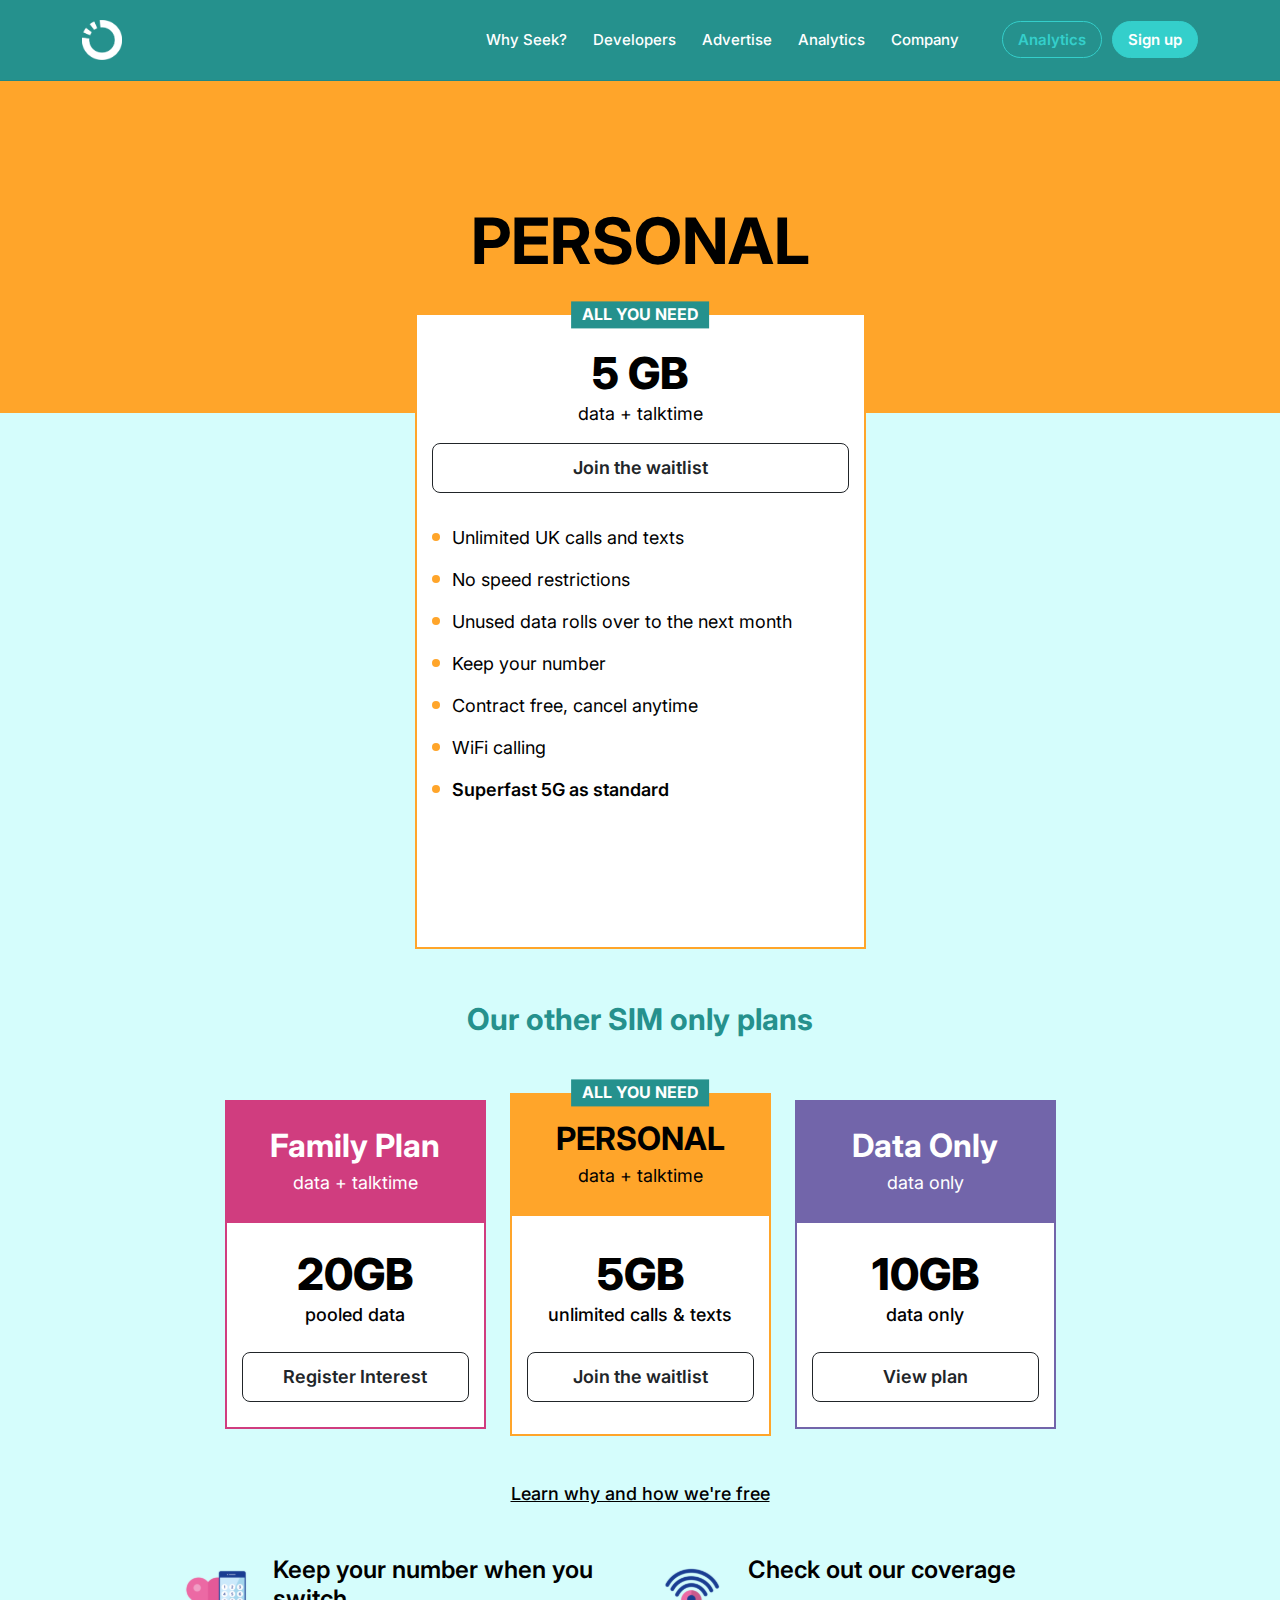
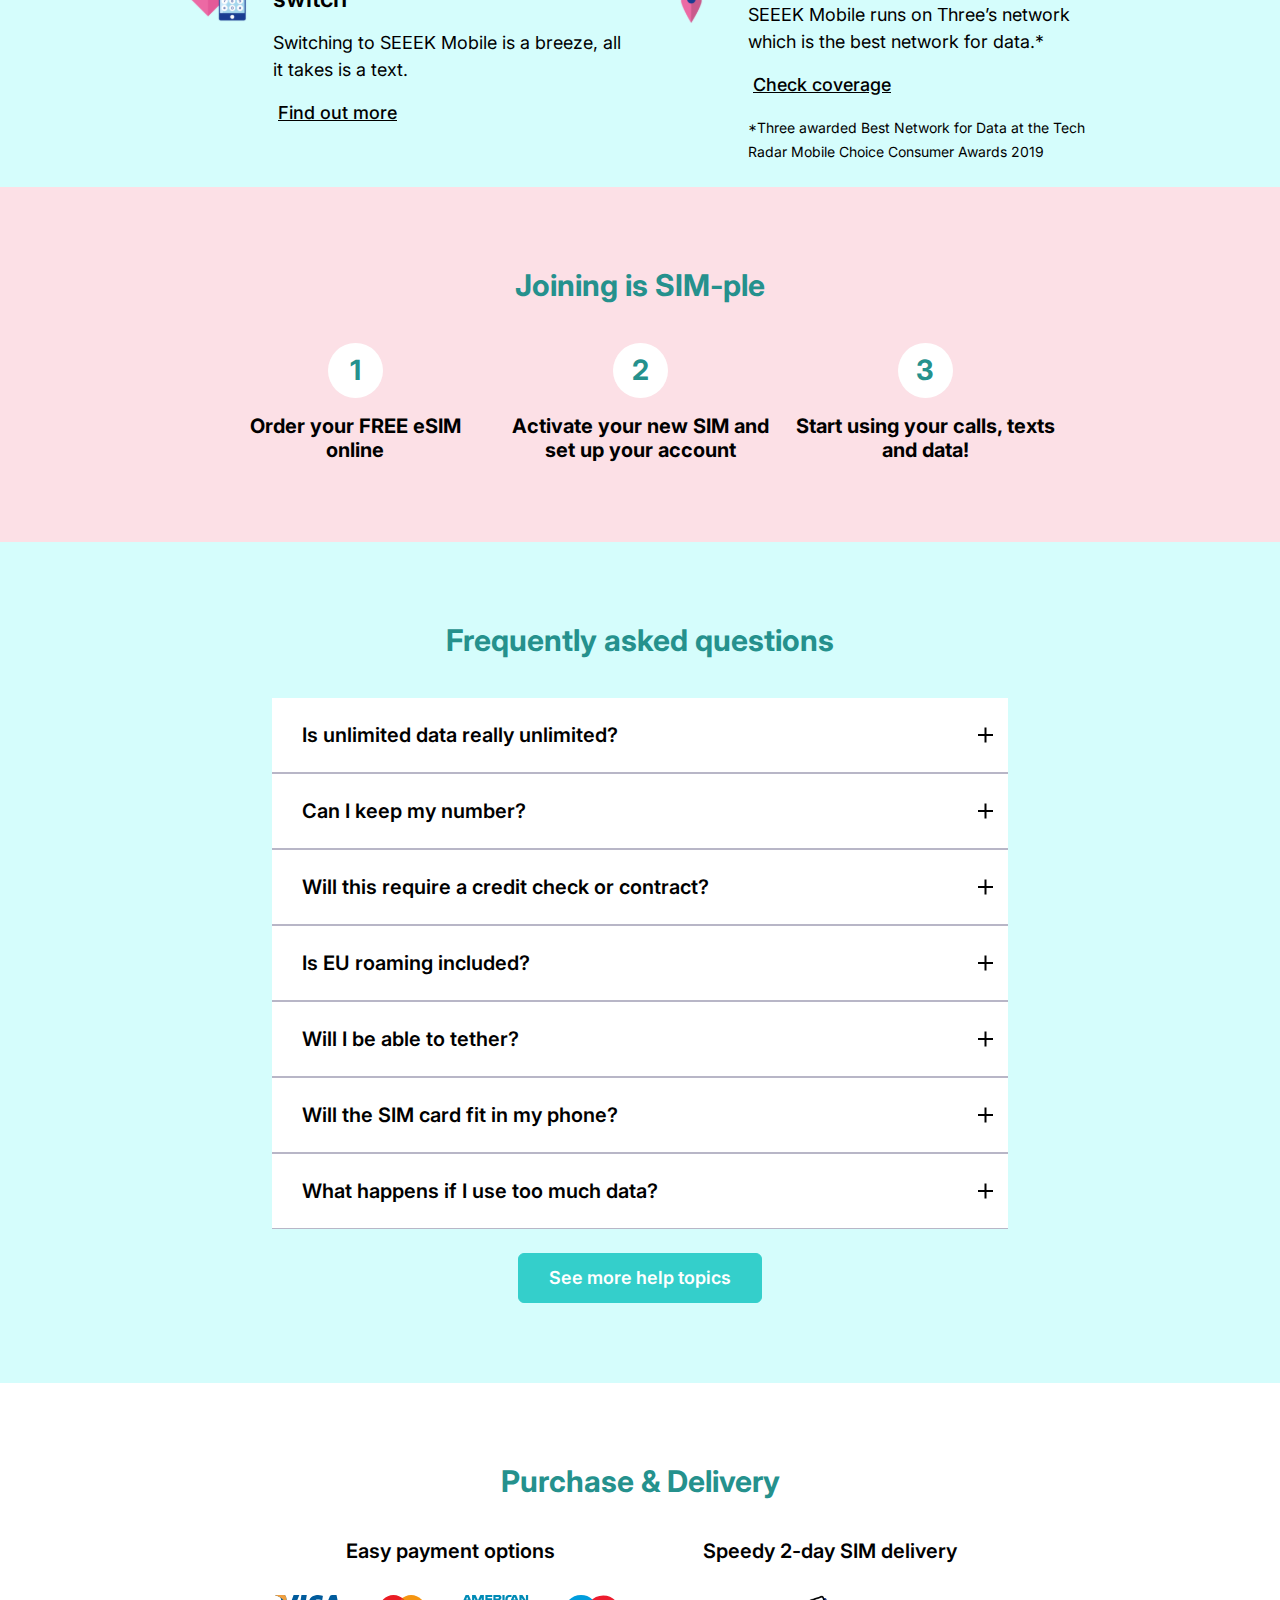
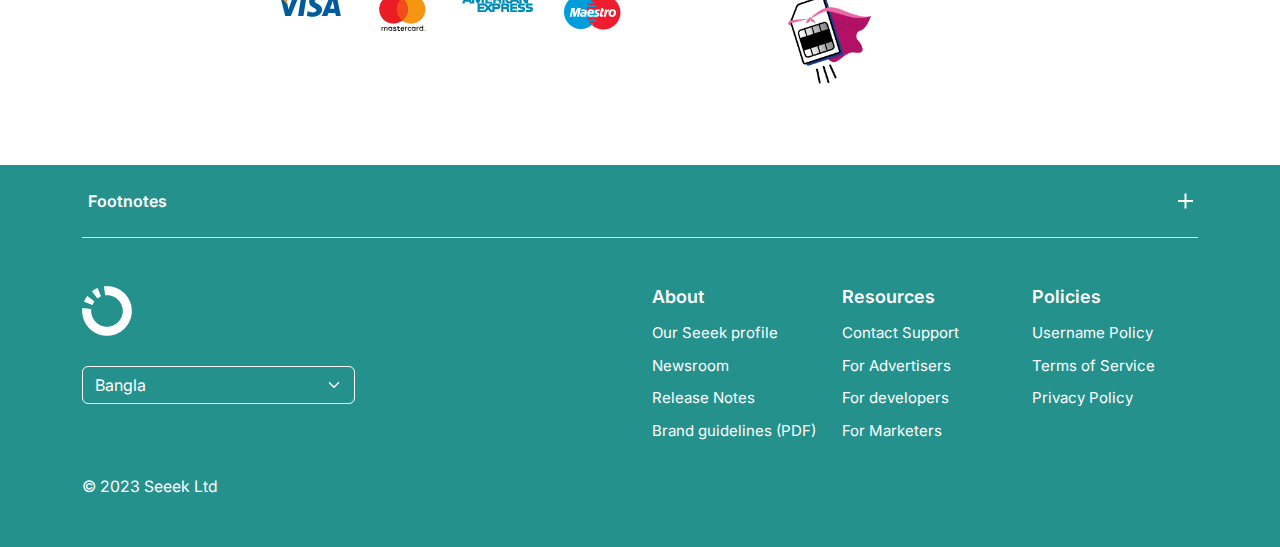
==== plan.html @ 28fa2595 "Wokinh on singla plan page" ====
<!DOCTYPE html>
<html lang="en" xml:lang="en" xmlns="http://www.w3.org/1999/xhtml">
<head>
	<meta charset="UTF-8">
	<meta name="viewport" content="width=device-width, initial-scale=1, shrink-to-fit=no">
	
	<!-- Primary Meta Tags -->
	<title>Our Plan | MEEET SEEEK</title>
	<meta name="author" content="Developer Zahid">
	<meta name="title" content="Our Plan | MEEET SEEEK" />
	<meta name="description" content="Our Plan MEEET SEEEK" />
	<meta name="keywords" content="MEEET SEEEK">

	<!-- Open Graph / Facebook -->
	<meta property="og:type" content="website" />
	<meta property="og:url" content="https://developer-zahid.github.io/MEEET-SEEEK" />
	<meta property="og:title" content="Our Plan | MEEET SEEEK" />
	<meta property="og:description" content="Our Plan MEEET SEEEK" />
	<meta property="og:image" content="https://developer-zahid.github.io/MEEET-SEEEK/assets/images/og/og-image.jpg" />

	<!-- Twitter -->
	<meta property="twitter:card" content="summary_large_image" />
	<meta property="twitter:url" content="https://developer-zahid.github.io/MEEET-SEEEK" />
	<meta property="twitter:title" content="Our Plan | MEEET SEEEK" />
	<meta property="twitter:description" content="Our Plan MEEET SEEEK" />
	<meta property="twitter:image" content="https://developer-zahid.github.io/MEEET-SEEEK/assets/images/og/og-image.jpg" />

	<!-- Favicon Link -->
	<link rel="icon" type="image/png" sizes="512x512" href="./assets/images/favicon/android-chrome-512x512.png">
	<link rel="icon" type="image/png" sizes="192x192" href="./assets/images/favicon/android-chrome-192x192.png">
	<link rel="apple-touch-icon" sizes="180x180" href="./assets/images/favicon/apple-touch-icon.png">
	<link rel="icon" type="image/png" sizes="32x32" href="./assets/images/favicon/favicon-32x32.png">
	<link rel="icon" type="image/png" sizes="16x16" href="./assets/images/favicon/favicon-16x16.png">
	<link rel="icon" type="image/x-icon" href="./assets/images/favicon/favicon.ico">
	<link rel="manifest" href="./assets/images/favicon/site.webmanifest">

	<!-- All CSS -->
	<link rel="stylesheet" href="./assets/plugins/bootstrap/css/bootstrap.min.css">
	<link rel="stylesheet" href="./assets/css/style.min.css">
</head>
<body>
	<!-- Preloader Section -->
	<!-- <div class="preloader position-fixed w-100 h-100 bg-white">
		<div class="preloader__container w-100 h-100 d-flex align-items-center justify-content-center p-2">
			<img class="user-select-none" src="./assets/images/logo/logo-black.png" alt="logo" height="100">
		</div>
	</div> -->

	<!-- Header Section -->
	<header class="header fixed-top">
		<nav class="navbar">
			<div class="container">
				<a class="navbar-brand" href="./">
					<img class="navbar-brand__image" src="./assets/images/logo/logo-black.png" alt="logo">
				</a>
				<div class="navbar__menu">
					<ul class="navbar__nav">
						<li class="navbar__nav__item">
							<a href="https://seeek.co/how-seeek-works" class="navbar__nav__link underline">
								<span class="navbar__nav__link__text underline__text">Why Seek?</span>
							</a>
						</li>
						<li class="navbar__nav__item">
							<button type="button" class="navbar__nav__link underline">
								<span class="navbar__nav__link__text underline__text">Developers</span>
							</button>
							<div class="navbar__nav__dropdown-menu">
								<a href="https://seeek.co/developers" class="navbar__nav__dropdown-menu__link underline">
									<span class="underline__text">API Docs</span>
								</a>
								<a href="https://seeek.co/developers/account" class="navbar__nav__dropdown-menu__link underline">
									<span class="underline__text">Account API</span>
								</a>
								<a href="https://seeek.co/developers/stats" class="navbar__nav__dropdown-menu__link underline">
									<span class="underline__text">Stats API</span>
								</a>
								<a href="https://seeek.co/developers/websites" class="navbar__nav__dropdown-menu__link underline">
									<span class="underline__text">Websites API</span>
								</a>
								<a href="#!" class="navbar__nav__dropdown-menu__link underline">
									<span class="underline__text">Web Search API</span>
								</a>
							</div>
						</li>
						<li class="navbar__nav__item">
							<a href="https://seeek.co/ads" class="navbar__nav__link underline">
								<span class="navbar__nav__link__text underline__text">Advertise</span>
							</a>
						</li>
						<li class="navbar__nav__item">
							<a href="https://seeek.co/analytics" class="navbar__nav__link underline">
								<span class="navbar__nav__link__text underline__text">Analytics</span>
							</a>
						</li>
						<li class="navbar__nav__item">
							<button type="button" class="navbar__nav__link underline">
								<span class="navbar__nav__link__text underline__text">Company</span>
							</button>
							<div class="navbar__nav__dropdown-menu">
								<a href="#!" class="navbar__nav__dropdown-menu__link underline">
									<span class="underline__text">Blog</span>
								</a>
								<a href="#!" class="navbar__nav__dropdown-menu__link underline">
									<span class="underline__text">Seeek Presents 2024</span>
								</a>
								<a href="#!" class="navbar__nav__dropdown-menu__link underline">
									<span class="underline__text">Agency resources</span>
								</a>
								<a href="#!" class="navbar__nav__dropdown-menu__link underline">
									<span class="underline__text">Small business hub</span>
								</a>
								<a href="#!" class="navbar__nav__dropdown-menu__link underline">
									<span class="underline__text">Guides and education</span>
								</a>
								<a href="#!" class="navbar__nav__dropdown-menu__link underline">
									<span class="underline__text">Teen safety</span>
								</a>
								<a href="https://seeek.co/contact" class="navbar__nav__dropdown-menu__link underline">
									<span class="underline__text">Contact Us</span>
								</a>
							</div>
						</li>
					</ul>
					<div class="navbar__actions">
						<a href="https://seeek.co/analytics" class="btn btn-sm btn-outline-primary rounded-pill">Analytics</a>
						<a href="#!" class="btn btn-sm btn-primary rounded-pill">Sign up</a>
					</div>
				</div>
				<button type="button" class="navbar__toggler" data-toggle="menu">
					<span class="navbar__toggler__bar"></span>
					<span class="navbar__toggler__bar"></span>
				</button>
			</div>
		</nav>
	</header>

	<!-- Plans Section -->
	<section class="bg-primary--light">
		<article class="plan-card plan-card--lg pb-4 text-center bg-transparent" style="--_theme: #ffa52a">
			<div class="plan-card__header plan-card__header--shadow">
				<div class="py-5"></div>
				<h1 class="display-3 fw-bold text-uppercase">Personal</h1>
			</div>
			<div class="container">
				<div class="row justify-content-center">
					<div class="col-lg-5">
						<div class="plan-card__body position-relative bg-white">
							<span class="badge fs-6 bg-primary--dark rounded-0 text-uppercase position-absolute top-0 start-50 translate-middle">All You Need</span>
							<h3 class="plan-card__body__title mb-0">5 GB</h3>
							<p class="plan-card__body__text">data + talktime</p>
							<a href="#!" class="btn btn-lg btn-outline-dark w-100 stretched-link">Join the waitlist</a>
							<ul class="plan-card__body__list text-start list-unstyled pt-3">
								<li class="plan-card__body__list__item">Unlimited UK calls and texts</li>
								<li class="plan-card__body__list__item">No speed restrictions</li>
								<li class="plan-card__body__list__item">Unused data rolls over to the next month</li>
								<li class="plan-card__body__list__item">Keep your number</li>
								<li class="plan-card__body__list__item">Contract free, cancel anytime</li>
								<li class="plan-card__body__list__item">WiFi calling</li>
								<li class="plan-card__body__list__item"><strong class="fw-semibold">Superfast 5G as standard</strong></li>
							</ul>
							<div class="py-5"></div>
						</div>
					</div>
				</div>
			</div>
		</article>
		<div class="container">
			<h1 class="section-header__title text-primary--dark text-center pb-3">Our other SIM only plans</h1>
			<div class="row align-items-lg-center justify-content-center">
				<div class="col-xl-3 col-lg-4 col-md-6 col-sm-10">
					<article class="plan-card text-center" style="--_theme: #d03d7f">
						<div class="plan-card__header text-white">
							<h2 class="plan-card__header__title mb-0">Family Plan</h2>
							<p class="plan-card__header__text mb-0 mt-1">data + talktime</p>
						</div>
						<div class="plan-card__body">
							<h3 class="plan-card__body__title mb-0">20GB</h3>
							<p class="plan-card__body__sub-title mb-4">pooled data</p>
							<a href="#!" class="btn btn-lg btn-outline-dark w-100 stretched-link">Register Interest</a>
						</div>
					</article>
				</div>
				<div class="col-xl-3 col-lg-4 col-md-6 col-sm-10">
					<article class="plan-card plan-card--lg text-center" style="--_theme: #ffa52a">
						<span class="badge fs-6 bg-primary--dark rounded-0 text-uppercase position-absolute top-0 start-50 translate-middle">All You Need</span>
						<div class="plan-card__header">
							<h2 class="plan-card__header__title mb-0 text-uppercase">Personal</h2>
							<p class="plan-card__header__text mb-0 mt-1">data + talktime</p>
						</div>
						<div class="plan-card__body">
							<h3 class="plan-card__body__title mb-0">5GB</h3>
							<p class="plan-card__body__sub-title mb-4">unlimited calls & texts</p>
							<a href="#!" class="btn btn-lg btn-outline-dark w-100 stretched-link">Join the waitlist</a>
						</div>
					</article>
				</div>
				<div class="col-xl-3 col-lg-4 col-md-6 col-sm-10">
					<article class="plan-card text-center" style="--_theme: #7265aa">
						<div class="plan-card__header text-white">
							<h2 class="plan-card__header__title mb-0">Data Only</h2>
							<p class="plan-card__header__text mb-0 mt-1">data only</p>
						</div>
						<div class="plan-card__body">
							<h3 class="plan-card__body__title mb-0">10GB</h3>
							<p class="plan-card__body__sub-title mb-4">data only</p>
							<a href="#!" class="btn btn-lg btn-outline-dark w-100 stretched-link">View plan</a>
						</div>
					</article>
				</div>
			</div>
			<div class="text-center pt-3 pb-5">
				<a href="#!" class="text-btn">Learn why and how we're free</a>
			</div>
			<div class="row justify-content-center">
				<div class="col-xxl-4 col-xl-5 col-md-6">
					<div class="media text-center text-lg-start d-lg-flex align-items-start mb-4">
						<div class="d-inline-block flex-shrink-0 mx-auto pe-lg-3">
							<img class="img-fluid" src="./assets/images/heart-phone.svg" alt="phone">
						</div>
						<div class="media__body">
							<h4 class="fw-semibold mb-3">Keep your number when you switch</h4>
							<p>Switching to SEEEK Mobile is a breeze, all it takes is a text.</p>
							<a href="#!" class="text-btn">Find out more</a>
						</div>
					</div>
				</div>
				<div class="col-xxl-4 col-xl-5 col-md-6">
					<div class="media text-center text-lg-start d-lg-flex align-items-start mb-4">
						<div class="d-inline-block flex-shrink-0 mx-auto pe-lg-3">
							<img class="img-fluid" src="./assets/images/coverage-pin.svg" alt="pin">
						</div>
						<div class="media__body">
							<h4 class="fw-semibold mb-3">Check out our coverage</h4>
							<p>SEEEK Mobile runs on Three’s network which is the best network for data.* </p>
							<a href="#!" class="text-btn">Check coverage</a>
							<p class="fs-6 mt-3 mb-0"><small>*Three awarded Best Network for Data at the Tech Radar Mobile Choice Consumer Awards 2019</small></p>
						</div>
					</div>
				</div>
			</div>
		</div>
	</section>

	<!-- Step Section -->
	<section class="section-gap section-gap--fix bg-secondary text-center">
		<div class="container">
			<h1 class="section-header__title text-primary--dark">Joining is SIM-ple</h1>
			<div class="row justify-content-center">
				<div class="col-xl-3 col-md-4 col-sm-6">
					<div class="step-card">
						<div class="step-card__count text-primary--dark bg-white fw-bold rounded-circle mb-3">1</div>
						<h2 class="h5 fw-bold">Order your FREE eSIM online</h2>
					</div>
				</div>
				<div class="col-xl-3 col-md-4 col-sm-6">
					<div class="step-card">
						<div class="step-card__count text-primary--dark bg-white fw-bold rounded-circle mb-3">2</div>
						<h2 class="h5 fw-bold">Activate your new SIM and set up your account</h2>
					</div>
				</div>
				<div class="col-xl-3 col-md-4 col-sm-6">
					<div class="step-card">
						<div class="step-card__count text-primary--dark bg-white fw-bold rounded-circle mb-3">3</div>
						<h2 class="h5 fw-bold">Start using your calls, texts and data!</h2>
					</div>
				</div>
			</div>
		</div>
	</section>

	<!-- FAQ Section -->
	<section class="section-gap bg-primary--light">
		<div class="container">
			<h1 class="section-header__title text-primary--dark text-center">Frequently asked questions</h1>
			<div class="row justify-content-center">
				<div class="col-xl-8 col-lg-10">
					<div class="accordion accordion-flush">
						<div class="accordion-item">
							<button data-bs-target="#faq-collapse-1" class="accordion-button border-bottom shadow-none collapsed" type="button" data-bs-toggle="collapse" aria-expanded="false">
								<span class="h5 fw-semibold mb-0">Is unlimited data really unlimited?</span>
							</button>
							<div id="faq-collapse-1" class="accordion-collapse collapse">
								<div class="accordion-body">
									<p>Use your unlimited data however you like!</p>
									<p class="mb-0"><strong class="fw-semibold">· Are there any data restrictions?</strong></p>
									<p>There are no UK data caps on our network.</p>
									<p class="mb-0"><strong class="fw-semibold">· Are there any speed restrictions?</strong></p>
									<p>There are no speed restrictions on our plans.</p>
									<div class="text-center pt-2">
										<a href="#!" class="btn btn-outline-primary">Read more</a>
									</div>
								</div>
							</div>
						</div>
						<div class="accordion-item">
							<button data-bs-target="#faq-collapse-2" class="accordion-button border-bottom shadow-none collapsed" type="button" data-bs-toggle="collapse" aria-expanded="false">
								<span class="h5 fw-semibold mb-0">Can I keep my number?</span>
							</button>
							<div id="faq-collapse-2" class="accordion-collapse collapse">
								<div class="accordion-body">
									<p class="mb-4">Having to tell everyone that you've got a new phone number is loooong, so let’s talk you through how to keep the one you already have!</p>
									<p class="mb-4">When you have set up your SEEEK Mobile account, and you have a working and active SIM you can start this process.</p>
									<p class="mb-4">You’ll need to request something called a PAC code (Porting Authorisation Code) from your previous network provider.</p>
									<div class="text-center pt-2">
										<a href="#!" class="btn btn-outline-primary">Read more</a>
									</div>
								</div>
							</div>
						</div>
						<div class="accordion-item">
							<button data-bs-target="#faq-collapse-3" class="accordion-button border-bottom shadow-none collapsed" type="button" data-bs-toggle="collapse" aria-expanded="false">
								<span class="h5 fw-semibold mb-0">Will this require a credit check or contract?</span>
							</button>
							<div id="faq-collapse-3" class="accordion-collapse collapse">
								<div class="accordion-body">
									<p class="mb-0">You’re free to leave any time as we’re contract free, and there’s no credit check when you purchase a SIM</p>
								</div>
							</div>
						</div>
						<div class="accordion-item">
							<button data-bs-target="#faq-collapse-4" class="accordion-button border-bottom shadow-none collapsed" type="button" data-bs-toggle="collapse" aria-expanded="false">
								<span class="h5 fw-semibold mb-0">Is EU roaming included?</span>
							</button>
							<div id="faq-collapse-4" class="accordion-collapse collapse">
								<div class="accordion-body">
									<p class="mb-4">If you're travelling within Europe, you can absolutely roam on SEEEK Mobile. Calls and texts are unlimited. Data comes out of your monthly allowance or data add-ons up to our fair use limit of 12GB. If your plan is 15GB or more, your data will be capped at 12GB per month when in the EU and to continue to use data you need to purchase a data add-on. </p>
									<p>You'll be able to receive calls from abroad when you're in the UK too (we all have that one friend who loves to tell us all about their latest #nofilter beach pictures!). There are some European Countries that are not part of the EEA and EU, <strong class="fw-semibold">which are not eligible for inclusive roaming</strong>. Check this <a href="#!">handy guide</a> to see if the country you're travelling to is covered (under International Roaming).</p>
								</div>
							</div>
						</div>
						<div class="accordion-item">
							<button data-bs-target="#faq-collapse-5" class="accordion-button border-bottom shadow-none collapsed" type="button" data-bs-toggle="collapse" aria-expanded="false">
								<span class="h5 fw-semibold mb-0">Will I be able to tether?</span>
							</button>
							<div id="faq-collapse-5" class="accordion-collapse collapse">
								<div class="accordion-body">
									<p class="mb-0">Your data is yours to use how you want. You can tether and use your phone as a mobile hotspot with your full allowance if you want to – enjoy!</p>
								</div>
							</div>
						</div>
						<div class="accordion-item">
							<button data-bs-target="#faq-collapse-6" class="accordion-button border-bottom shadow-none collapsed" type="button" data-bs-toggle="collapse" aria-expanded="false">
								<span class="h5 fw-semibold mb-0">Will the SIM card fit in my phone?</span>
							</button>
							<div id="faq-collapse-6" class="accordion-collapse collapse">
								<div class="accordion-body">
									<p class="mb-4">When you buy a SIM it includes all 3 sizes of SIM that you could need:</p>
									<p class="mb-4">Standard SIM (the biggest size): if you’re using this one and you need a smaller version, you’ll notice it has 2 different sizes ready to be popped out inside it. Cool, huh?</p>
									<p class="mb-4">Micro SIM (the middle size): if you’re using this one and need a smaller version, there’s a smaller size within it ready to be popped out. Yay!</p>
									<p class="mb-4">Nano SIM (the smallest size): if you’re using this one and need to switch to a bigger size (if you still have the original card), the nano SIM fits back inside the card, so you can use this one instead. Perfect!</p>
									<div class="text-center pt-2">
										<a href="#!" class="btn btn-outline-primary">Read more</a>
									</div>
								</div>
							</div>
						</div>
						<div class="accordion-item">
							<button data-bs-target="#faq-collapse-7" class="accordion-button border-bottom shadow-none collapsed" type="button" data-bs-toggle="collapse" aria-expanded="false">
								<span class="h5 fw-semibold mb-0">What happens if I use too much data?</span>
							</button>
							<div id="faq-collapse-7" class="accordion-collapse collapse">
								<div class="accordion-body">
									<p class="mb-0">Firstly (as we are super helpful), we’ll send you a text and an email when you’re almost out of data. We’ll then let you know when you’ve run out of data. You can buy extra data online 24/7!</p>
								</div>
							</div>
						</div>
					</div>
				</div>
			</div>
			<div class="text-center pt-4">
				<a href="#!" class="btn btn-primary">See more help topics</a>
			</div>
		</div>
	</section>

	<!-- Purchase Section -->
	<section class="section-gap">
		<div class="container">
			<h1 class="section-header__title text-primary--dark text-center">Purchase & Delivery</h1>
			<div class="row justify-content-center">
				<div class="col-lg-4">
					<h2 class="h5 fw-semibold text-center mb-4 pb-2">Easy payment options</h2>
					<div class="row">
						<div class="col">
							<img class="img-fluid mx-auto" src="./assets/images/payments/payment-1.svg" alt="payment" loading="lazy">
						</div>
						<div class="col">
							<img class="img-fluid mx-auto" src="./assets/images/payments/payment-2.svg" alt="payment" loading="lazy">
						</div>
						<div class="col">
							<img class="img-fluid mx-auto" src="./assets/images/payments/payment-3.svg" alt="payment" loading="lazy">
						</div>
						<div class="col">
							<img class="img-fluid mx-auto" src="./assets/images/payments/payment-4.svg" alt="payment" loading="lazy">
						</div>
					</div>
				</div>
				<div class="col-lg-4 mt-5 mt-lg-0">
					<h2 class="h5 fw-semibold text-center mb-4 pb-2">Speedy 2-day SIM delivery</h2>
					<img class="mx-auto" src="./assets/images/sim-3.png" alt="sim" height="90" loading="lazy">
				</div>
			</div>
		</div>
	</section>

	<!-- Footer Section -->
	<footer class="footer bg-primary--dark">
		<div class="container">
			<div class="footer__top">
				<button type="button" class="text-white fw-semibold text-start d-block py-4 w-100 bg-transparent border-0 border-bottom" data-bs-toggle="collapse" data-bs-target="#collapseExample" aria-expanded="false">Footnotes</button>
				<div class="collapse" id="collapseExample">
					<div class="pt-5">
						<div class="row">
							<div class="col-lg-4 col-md-6 text-white">
								<small class="circle-number">1</small>
								<p><small>Neustar, Retail meta study with five US retail brands, June 2019</small></p>
							</div>
							<div class="col-lg-4 col-md-6 text-white">
								<small class="circle-number">2</small>
								<p><small>Product screens are for illustrative purposes only, and results may vary.</small></p>
							</div>
						</div>
					</div>
				</div>
			</div>
			<div class="footer__bottom py-5">
				<div class="row">
					<div class="col-xl-6 col-lg-4">
						<a href="./" class="d-inline-block">
							<img class="footer__logo" src="./assets/images/logo/logo-white.png" alt="logo" loading="lazy">
						</a>
						<div class="col-md-6 my-3 my-sm-4">
							<select name="language" class="form-select bg-primary--dark">
								<option value="us" selected>English (US)</option>
								<option value="bd" selected>Bangla</option>
							</select>
						</div>
					</div>
					<div class="col-sm">
						<div class="footer__block">
							<h3 class="footer__block__title">About</h3>
							<a href="https://seeek.co/user/seeek" class="footer__block__link">Our Seeek profile</a>
							<a href="#!" class="footer__block__link">Newsroom</a>
							<a href="https://seeek.co/release-notes" class="footer__block__link">Release Notes</a>
							<a href="https://seeek.co/files/seeek-brand-guidelines.pdf" target="_blank" class="footer__block__link">Brand guidelines (PDF)</a>
						</div>
					</div>
					<div class="col-sm">
						<div class="footer__block">
							<h3 class="footer__block__title">Resources</h3>
							<a href="mailto:support@seeek.co" class="footer__block__link">Contact Support</a>
							<a href="https://seeek.co/ads" class="footer__block__link">For Advertisers</a>
							<a href="https://seeek.co/developers" class="footer__block__link">For developers</a>
							<a href="https://seeek.co/analytics" class="footer__block__link">For Marketers</a>
						</div>
					</div>
					<div class="col-sm">
						<div class="footer__block">
							<h3 class="footer__block__title">Policies</h3>
							<a href="https://seeek.co/legal/username-policy" class="footer__block__link">Username Policy</a>
							<a href="https://seeek.co/legal/terms" class="footer__block__link">Terms of Service</a>
							<a href="https://seeek.co/legal/privacy" class="footer__block__link">Privacy Policy</a>
						</div>
					</div>
				</div>
				<p class="mb-0 text-white"><small>© 2023 Seeek Ltd</small></p>
			</div>
		</div>
	</footer>

	<!-- All Scripts -->
	<script src="./assets/plugins/jquery/jquery-3.7.1.min.js"></script>
	<script src="./assets/plugins/bootstrap/js/bootstrap.min.js"></script>
	<script src="./assets/js/script.js"></script>
</body>
</html>
---- assets/css/style.min.css ----
@import"https://fonts.googleapis.com/css2?family=Inter:wght@300;400;500;600;700;800;900&display=swap";:root{--color-primary: #34CFCB;--color-primary-rgb: 52, 207, 203;--color-primary--light: #D5FDFC;--color-primary-rgb--light: 213, 253, 252;--color-primary--dark: #25918d;--color-secondary: #f9c1cd;--color-secondary-rgb: 249, 193, 205;--font-primary: Inter, sans-serif}*,*::before,*::after{outline:none;-webkit-tap-highlight-color:rgba(0,0,0,0)}::-moz-selection{color:#fff;background:var(--color-primary)}::selection{color:#fff;background:var(--color-primary)}html,body{scroll-behavior:smooth}html{font-size:16px;-webkit-text-size-adjust:none;-moz-text-size-adjust:none;-ms-text-size-adjust:none;text-size-adjust:none}body{--bs-body-color: #000000;--bs-body-font-weight: 400;--bs-body-font-family: var(--font-primary)}a,button{color:inherit;font-family:inherit}a,a:hover,a:focus,a:active{color:currentColor;text-decoration:none}button,button:hover,button:focus,button:active{outline:none}img{display:block;-o-object-fit:cover;object-fit:cover;max-width:100%}p{font-size:0.875rem}@media(min-width: 768px){p{font-size:1rem}}@media(min-width: 992px){p{font-size:1.125rem}}:is(p,h1,h2,h3,h4,h5,h6) a{text-decoration:underline !important}.preloader{z-index:99999}.user-select-none{pointer-events:none}.section-gap{--_section-gap: 5rem;padding:var(--_section-gap) 0}@media(max-width: 1199.98px){.section-gap{--_section-gap: 3.75rem}}.section-gap--fix{padding-bottom:calc(var(--_section-gap) - 28px)}.section-header__title{font-size:1.625rem;margin-bottom:2.5rem}@media(min-width: 768px){.section-header__title{font-size:1.875rem}}.underline__text{position:relative;display:inline-block;padding:8px 5px;line-height:1}.underline__text::after{bottom:0;left:0;width:100%;height:2px;-webkit-transform:scaleX(0);-ms-transform:scaleX(0);transform:scaleX(0);-webkit-transform-origin:left center;-ms-transform-origin:left center;transform-origin:left center;background-color:var(--color-primary);-webkit-transition:-webkit-transform .2s cubic-bezier(0.21, 0.01, 0.21, 0.96);transition:-webkit-transform .2s cubic-bezier(0.21, 0.01, 0.21, 0.96);-o-transition:transform .2s cubic-bezier(0.21, 0.01, 0.21, 0.96);transition:transform .2s cubic-bezier(0.21, 0.01, 0.21, 0.96);transition:transform .2s cubic-bezier(0.21, 0.01, 0.21, 0.96), -webkit-transform .2s cubic-bezier(0.21, 0.01, 0.21, 0.96)}.underline.active .underline__text::after,.underline:hover .underline__text::after,.underline:focus-visible .underline__text::after{-webkit-transform:scaleX(1);-ms-transform:scaleX(1);transform:scaleX(1)}.match-height>[class*=col]{display:-webkit-box;display:-ms-flexbox;display:flex;-webkit-box-orient:vertical;-webkit-box-direction:normal;-ms-flex-flow:column;flex-flow:column}.match-height>[class*=col]>*{-webkit-box-flex:1;-ms-flex:1 1 auto;flex:1 1 auto}.text-primary,.bg-primary{--bs-primary-rgb: var(--color-primary-rgb)}.text-primary--dark{color:var(--color-primary--dark)}.bg-primary--light{background-color:var(--color-primary--light)}.bg-primary--dark{background-color:var(--color-primary--dark)}.text-secondary,.bg-secondary{--bs-secondary-rgb: var(--color-secondary-rgb)}.bg-secondary{--bs-bg-opacity: 0.5}.simplebar-scrollbar::before{background-color:var(--color-primary)}.nav-pills .nav-link__text{position:relative;isolation:isolate}.feature-card__figure__bg{position:absolute;top:0;right:0;bottom:0;left:0;width:100%;height:100%}[data-bs-toggle=collapse]::before,[data-bs-toggle=collapse]::after,.nav-pills .nav-link__text::after,.plan-card__body__list__item::before,.underline__text::after{content:"";position:absolute}.feature-card__figure{-webkit-user-select:none;-moz-user-select:none;-ms-user-select:none;user-select:none;pointer-events:none}.nav-pills .nav-link__text::after{border-radius:50rem}.circle-number,.plan-card__body__list__item::before{border-radius:100rem}.nav-pills .nav-link{-webkit-box-shadow:none;box-shadow:none}.plan-card__body__sub-title,.text-btn{font-weight:500}.banner__text{font-weight:600}.plan-card__header__title,.section-header__title{font-weight:700}.banner__title,.plan-card__body__title{font-weight:800}html{scrollbar-color:var(--color-primary) var(--color-primary--light);scrollbar-width:thin}html::-webkit-scrollbar{-webkit-appearance:none;appearance:none;background-color:var(--color-primary--light)}@media(min-width: 768px){html::-webkit-scrollbar{width:8px}}html::-webkit-scrollbar-thumb{background-color:var(--color-primary)}.header .navbar__actions{display:-webkit-box;display:-ms-flexbox;display:flex;-webkit-box-align:center;-ms-flex-align:center;align-items:center}.header .navbar__actions,.header .navbar__nav{--_size: 100%;max-width:var(--_size)}@media(min-width: 576px){.header .navbar__actions,.header .navbar__nav{--_size: 540px}}@media(min-width: 768px){.header .navbar__actions,.header .navbar__nav{--_size: 720px}}@media(min-width: 992px){.header .navbar__actions,.header .navbar__nav{--_size: 960px}}@media(min-width: 1200px){.header .navbar__actions,.header .navbar__nav{--_size: 1140px}}@media(min-width: 1400px){.header .navbar__actions,.header .navbar__nav{--_size: 1320px}}.btn{--bs-btn-padding-y: 0.75rem;--bs-btn-padding-x: 1.5625rem;--bs-btn-font-size: 1rem;--bs-btn-font-family: var(--font-primary);--bs-btn-font-weight: 600;--bs-btn-line-height: 1;-webkit-box-shadow:none !important;box-shadow:none !important;display:-webkit-inline-box;display:-ms-inline-flexbox;display:inline-flex;-webkit-box-align:center;-ms-flex-align:center;align-items:center;-webkit-box-pack:center;-ms-flex-pack:center;justify-content:center;gap:0.625rem}@media(min-width: 768px){.btn{--bs-btn-padding-y: 0.9375rem;--bs-btn-padding-x: 1.875rem;--bs-btn-font-size: 1.125rem}}.btn-sm{--bs-btn-padding-y: 0.625rem;--bs-btn-padding-x: 0.9375rem;--bs-btn-font-size: 0.9375rem}.btn__icon{margin-right:0.625rem}.btn-primary{--bs-btn-bg: var(--color-primary);--bs-btn-border-color: var(--color-primary);--bs-btn-hover-color: var(--color-primary);--bs-btn-hover-bg: transparent;--bs-btn-hover-border-color: var(--color-primary);--bs-btn-active-color: var(--bs-btn-hover-color);--bs-btn-active-bg: var(--bs-btn-hover-bg);--bs-btn-active-border-color: var(--bs-btn-hover-border-color)}.btn-primary:focus{color:var(--bs-btn-hover-color);background-color:var(--bs-btn-hover-bg);border-color:var(--bs-btn-hover-border-color)}.btn-outline-primary{--bs-btn-color: var(--color-primary);--bs-btn-border-color: var(--color-primary);--bs-btn-hover-color: #fff;--bs-btn-hover-bg: var(--color-primary);--bs-btn-hover-border-color: var(--color-primary);--bs-btn-active-color: #fff;--bs-btn-active-bg: var(--color-primary);--bs-btn-active-border-color: var(--color-primary)}.btn-outline-primary:focus{color:var(--bs-btn-hover-color);background-color:var(--bs-btn-hover-bg);border-color:var(--bs-btn-hover-bg)}.btn-secondary{--bs-btn-color: #000000;--_btn-interaction-color: var(--color-primary);--bs-btn-bg: #D3D3D3;--bs-btn-border-color: var(--bs-btn-bg);--bs-btn-hover-color: #ffffff;--bs-btn-hover-bg: var(--_btn-interaction-color);--bs-btn-hover-border-color: var(--_btn-interaction-color);--bs-btn-active-color: var(--bs-btn-hover-color);--bs-btn-active-bg: var(--_btn-interaction-color);--bs-btn-active-border-color: var(--_btn-interaction-color)}.btn-secondary:focus{color:var(--bs-btn-hover-color);background-color:var(--_btn-interaction-color);border-color:var(--_btn-interaction-color)}.text-btn{display:-webkit-inline-box;display:-ms-inline-flexbox;display:inline-flex;-webkit-box-align:center;-ms-flex-align:center;align-items:center;font-size:1rem;padding:5px;background-color:rgba(0,0,0,0);border:0;line-height:1;text-decoration:underline}@media(min-width: 768px){.text-btn{font-size:1.125rem}}.form-select{--bs-body-bg: #ffffff;--bs-border-color: var(--bs-body-bg);--bs-form-select-bg-img: url("data:image/svg+xml,%3csvg xmlns='http://www.w3.org/2000/svg' viewBox='0 0 16 16'%3e%3cpath fill='none' stroke='%23ffffff' stroke-linecap='round' stroke-linejoin='round' stroke-width='2' d='m2 5 6 6 6-6'/%3e%3c/svg%3e");color:#fff;font-size:1rem;cursor:pointer}.form-select::-webkit-input-placeholder{color:currentColor;opacity:1}.form-select::-moz-placeholder{color:currentColor;opacity:1}.form-select:-ms-input-placeholder{color:currentColor;opacity:1}.form-select::-ms-input-placeholder{color:currentColor;opacity:1}.form-select::placeholder{color:currentColor;opacity:1}.form-select:focus{color:#fff;-webkit-box-shadow:none;box-shadow:none;border-color:#fff}.form-select option{font-size:0.875rem}.cta-card{padding:2.5rem 1.25rem}@media(min-width: 576px){.cta-card{padding-top:3.75rem}}@media(min-width: 1200px){.cta-card{padding-top:5rem}}.cta-card__image{-webkit-transition:-webkit-transform .3s cubic-bezier(0.34, 1.56, 0.64, 1);transition:-webkit-transform .3s cubic-bezier(0.34, 1.56, 0.64, 1);-o-transition:transform .3s cubic-bezier(0.34, 1.56, 0.64, 1);transition:transform .3s cubic-bezier(0.34, 1.56, 0.64, 1);transition:transform .3s cubic-bezier(0.34, 1.56, 0.64, 1), -webkit-transform .3s cubic-bezier(0.34, 1.56, 0.64, 1)}@media(min-width: 768px){.cta-card__image{position:absolute;top:0;left:50%;-webkit-transform:translate(-50%, -50%) scale(1);-ms-transform:translate(-50%, -50%) scale(1);transform:translate(-50%, -50%) scale(1)}}@media(max-width: 1199.98px){.cta-card__image{max-height:5rem}}@media(max-width: 767.98px){.cta-card__image{margin-bottom:0.9375rem}}@media(max-width: 1199.98px){.cta-card__title{font-size:1.375rem}}@media(min-width: 992px){.cta-card__text{max-width:50%}}@media(max-width: 1199.98px){.cta-card__text{font-size:1rem}}@media(hover: hover)and (min-width: 768px){.cta-card:hover .cta-card__image,.cta-card:focus-visible .cta-card__image{-webkit-transform:translate(-50%, -50%) scale(1.2);-ms-transform:translate(-50%, -50%) scale(1.2);transform:translate(-50%, -50%) scale(1.2)}}.plan-card{--_color-plan: var(--_theme, var(--color-primary--dark));position:relative;display:block;background-color:#fff;margin-bottom:28px}.plan-card__header,.plan-card__body{border:2px solid var(--_color-plan);padding:1.5625rem 0.9375rem}.plan-card--lg .plan-card__body{padding-top:2rem;padding-bottom:2rem}.plan-card__header{border-bottom:0;background-color:var(--_color-plan)}.plan-card__header--shadow{-webkit-box-shadow:0 6.25rem 0 var(--_color-plan);box-shadow:0 6.25rem 0 var(--_color-plan)}.plan-card__header__title{font-size:2rem}.plan-card__header__text{font-size:1.125rem}.plan-card__body__title{font-size:2.75rem}.plan-card__body__text{font-size:1.125rem}.plan-card__body__list{font-size:1.125rem}.plan-card__body__list__item{position:relative;margin-top:0.9375rem;padding-left:1.25rem}.plan-card__body__list__item::before{width:8px;height:8px;top:50%;left:0;-webkit-transform:translateY(-50%);-ms-transform:translateY(-50%);transform:translateY(-50%);background-color:var(--_color-plan)}.feature-card{--_size: 6.25rem;position:relative;background-color:var(--_theme, var(--color-primary--dark));padding:1.5625rem;padding-top:calc(var(--_size)/1.5);margin-top:calc(var(--_size)/2 + 28px)}@media(min-width: 768px){.feature-card{--_size: 7.75rem}}.feature-card__figure{width:var(--_size);height:var(--_size);position:absolute;left:50%;top:0;-webkit-transform:translate(-50%, -50%);-ms-transform:translate(-50%, -50%);transform:translate(-50%, -50%);border:4px solid var(--_theme, var(--color-primary--dark))}.step-card{margin-bottom:28px}.step-card__count{--_size: 3.4375rem;display:-webkit-inline-box;display:-ms-inline-flexbox;display:inline-flex;-webkit-box-align:center;-ms-flex-align:center;align-items:center;-webkit-box-pack:center;-ms-flex-pack:center;justify-content:center;width:var(--_size);height:var(--_size);font-size:1.75rem}.nav-pills{--bs-nav-link-color: #000000;--bs-nav-pills-link-active-color: var(--bs-nav-link-color);--bs-nav-link-hover-color: var(--bs-nav-link-color);--bs-nav-pills-link-active-bg: transparent;--bs-nav-link-font-weight: 600;--bs-nav-link-padding-x: 5px}.nav-pills .nav-link__text{display:inline-block;padding:5px}.nav-pills .nav-link__text::after{left:0;right:0;bottom:0;height:2px;background-color:#000;-webkit-transform:scaleX(0);-ms-transform:scaleX(0);transform:scaleX(0);-webkit-transform-origin:right;-ms-transform-origin:right;transform-origin:right;-webkit-transition:-webkit-transform .2s ease-in-out;transition:-webkit-transform .2s ease-in-out;-o-transition:transform .2s ease-in-out;transition:transform .2s ease-in-out;transition:transform .2s ease-in-out, -webkit-transform .2s ease-in-out}@media(hover: hover){.nav-pills .nav-link:hover .nav-link__text::after{-webkit-transform:scaleX(1);-ms-transform:scaleX(1);transform:scaleX(1);-webkit-transform-origin:left;-ms-transform-origin:left;transform-origin:left}}.nav-pills .nav-link.active .nav-link__text::after{-webkit-transform:scaleX(1);-ms-transform:scaleX(1);transform:scaleX(1);-webkit-transform-origin:left;-ms-transform-origin:left;transform-origin:left}[data-bs-toggle=collapse]{position:relative}[data-bs-toggle=collapse]::before,[data-bs-toggle=collapse]::after{top:50%;right:5px;width:0.9375rem;height:2px;background-color:#fff;-webkit-transition:opacity .25s cubic-bezier(0.21, 0.01, 0.21, 0.96);-o-transition:opacity .25s cubic-bezier(0.21, 0.01, 0.21, 0.96);transition:opacity .25s cubic-bezier(0.21, 0.01, 0.21, 0.96)}[data-bs-toggle=collapse]::before{-webkit-transform:translateY(-50%);-ms-transform:translateY(-50%);transform:translateY(-50%)}[data-bs-toggle=collapse]::after{-webkit-transform:translateY(-50%) rotate(90deg);-ms-transform:translateY(-50%) rotate(90deg);transform:translateY(-50%) rotate(90deg)}[data-bs-toggle=collapse][aria-expanded=true]::after{opacity:0}.accordion{--bs-accordion-active-color: var(--color-primary--dark);--bs-accordion-active-bg: transparent;--bs-accordion-btn-padding-x: 1.875rem;--bs-accordion-btn-padding-y: 1.5625rem;--bs-accordion-border-color: #b8b6c7;--bs-border-color: var(--bs-accordion-border-color)}.accordion [data-bs-toggle=collapse]::before,.accordion [data-bs-toggle=collapse]::after{right:0.9375rem;background-color:#000}@media(max-width: 767.98px){.accordion .h5{font-size:1rem}}.header{--_color-bg: #ffffff;background-color:var(--_color-bg);border-bottom:1px solid rgba(0,52,64,.1);-webkit-transition:background-color .1s cubic-bezier(0.21, 0.01, 0.21, 0.96);-o-transition:background-color .1s cubic-bezier(0.21, 0.01, 0.21, 0.96);transition:background-color .1s cubic-bezier(0.21, 0.01, 0.21, 0.96)}.header:not(.sticky) .navbar{--bs-navbar-padding-y: 0.9375rem}@media(max-width: 991.98px){.header.active{--_color-bg: var(--color-primary--dark)}.header.active .navbar__menu{opacity:1;visibility:visible}.header.active .navbar__nav__link{color:#fff}.header.active .navbar-brand__image{-webkit-filter:brightness(0) invert(1);filter:brightness(0) invert(1)}.header.active .navbar__toggler__bar{background-color:#fff}}@media(min-width: 992px)and (hover: hover){.header:hover,.header:focus-within{--_color-bg: var(--color-primary--dark)}.header:hover .navbar__nav__link,.header:focus-within .navbar__nav__link{color:#fff}.header:hover .navbar-brand__image,.header:focus-within .navbar-brand__image{-webkit-filter:brightness(0) invert(1);filter:brightness(0) invert(1)}}.header .navbar{-webkit-transition:padding .35s cubic-bezier(0.21, 0.01, 0.21, 0.96);-o-transition:padding .35s cubic-bezier(0.21, 0.01, 0.21, 0.96);transition:padding .35s cubic-bezier(0.21, 0.01, 0.21, 0.96)}.header .navbar-brand__image{max-height:2.5rem;-webkit-transition:-webkit-filter .45s cubic-bezier(0.21, 0.01, 0.21, 0.96);transition:-webkit-filter .45s cubic-bezier(0.21, 0.01, 0.21, 0.96);-o-transition:filter .45s cubic-bezier(0.21, 0.01, 0.21, 0.96);transition:filter .45s cubic-bezier(0.21, 0.01, 0.21, 0.96);transition:filter .45s cubic-bezier(0.21, 0.01, 0.21, 0.96), -webkit-filter .45s cubic-bezier(0.21, 0.01, 0.21, 0.96)}.header .navbar__menu{display:-webkit-box;display:-ms-flexbox;display:flex}@media(min-width: 992px){.header .navbar__menu{-webkit-box-align:center;-ms-flex-align:center;align-items:center;gap:1.875rem}}@media(max-width: 991.98px){.header .navbar__menu{-webkit-box-orient:vertical;-webkit-box-direction:normal;-ms-flex-direction:column;flex-direction:column;position:fixed;top:0;right:0;bottom:0;left:0;background-color:var(--color-primary--dark);z-index:-1;padding-top:var(--header-size);opacity:0;visibility:hidden;-webkit-transition:all .45s cubic-bezier(0.21, 0.01, 0.21, 0.96);-o-transition:all .45s cubic-bezier(0.21, 0.01, 0.21, 0.96);transition:all .45s cubic-bezier(0.21, 0.01, 0.21, 0.96)}}.header .navbar__nav{display:-webkit-box;display:-ms-flexbox;display:flex;list-style-type:none;margin-bottom:0;padding-left:0}@media(min-width: 992px){.header .navbar__nav{-webkit-box-align:center;-ms-flex-align:center;align-items:center}}@media(max-width: 991.98px){.header .navbar__nav{-webkit-box-orient:vertical;-webkit-box-direction:normal;-ms-flex-direction:column;flex-direction:column;width:100%;margin-left:auto;margin-right:auto;padding-right:calc(var(--bs-gutter-x)*.5);padding-left:calc(var(--bs-gutter-x)*.5);padding-bottom:1.875rem;overflow:auto}}.header .navbar__nav__item{position:relative}.header .navbar__nav__item:focus-within .navbar__nav__dropdown-menu{opacity:1;visibility:visible}.header .navbar__nav__link{position:relative;display:block;width:100%;text-align:left;font-weight:500;padding-top:8px;padding-bottom:8px;background-color:rgba(0,0,0,0);border:0;-webkit-transition:color .45s cubic-bezier(0.21, 0.01, 0.21, 0.96);-o-transition:color .45s cubic-bezier(0.21, 0.01, 0.21, 0.96);transition:color .45s cubic-bezier(0.21, 0.01, 0.21, 0.96)}@media(min-width: 992px){.header .navbar__nav__link{font-size:0.9375rem;padding-left:8px;padding-right:8px}.header .navbar__nav__link:hover+.navbar__nav__dropdown-menu,.header .navbar__nav__link:focus-visible+.navbar__nav__dropdown-menu{opacity:1;visibility:visible}}@media(max-width: 991.98px){.header .navbar__nav__link{font-size:1.375rem;padding-left:0;padding-right:0}.header .navbar__nav__link::before,.header .navbar__nav__link::after{content:"";position:absolute;right:5px;top:50%;width:0.9375rem;-webkit-transform:translateY(-50%) rotate(0);-ms-transform:translateY(-50%) rotate(0);transform:translateY(-50%) rotate(0);height:2px;background-color:#fff;-webkit-transition:opacity .2s cubic-bezier(0.21, 0.01, 0.21, 0.96);-o-transition:opacity .2s cubic-bezier(0.21, 0.01, 0.21, 0.96);transition:opacity .2s cubic-bezier(0.21, 0.01, 0.21, 0.96)}.header .navbar__nav__link::after{-webkit-transform:translateY(-50%) rotate(90deg);-ms-transform:translateY(-50%) rotate(90deg);transform:translateY(-50%) rotate(90deg)}.header .navbar__nav__link.show::after{opacity:0}.header .navbar__nav__link .underline__text::after{display:none}}@media(min-width: 992px){.header .navbar__nav__dropdown-menu{position:absolute;opacity:0;visibility:hidden;width:-webkit-fit-content;width:-moz-fit-content;width:fit-content;padding:1.875rem 0.625rem}.header .navbar__nav__dropdown-menu:hover{opacity:1;visibility:visible}.header .navbar__nav__dropdown-menu::before{content:"";position:fixed;z-index:-1;top:0;left:0;right:0;height:var(--_height);background-color:var(--color-primary--dark)}}@media(max-width: 991.98px){.header .navbar__nav__dropdown-menu{display:none;padding-top:0.9375rem;padding-bottom:0.9375rem}}.header .navbar__nav__dropdown-menu__link{display:block;color:#fff;font-size:1.0625rem;font-weight:500}@media(min-width: 992px){.header .navbar__nav__dropdown-menu__link{white-space:nowrap}}.header .navbar__actions{gap:0.625rem}@media(max-width: 991.98px){.header .navbar__actions{margin-top:auto;width:100%;margin-left:auto;margin-right:auto;padding-top:1.25rem;padding-bottom:1.25rem;padding-right:calc(var(--bs-gutter-x)*.5);padding-left:calc(var(--bs-gutter-x)*.5);border-top:1px solid rgba(255,255,255,.3)}}.header .navbar__toggler{position:relative;width:1.875rem;height:1.875rem;border:0;background-color:rgba(0,0,0,0)}@media(min-width: 992px){.header .navbar__toggler{display:none}}@media(max-width: 991.98px){.header .navbar__toggler{display:-webkit-inline-box;display:-ms-inline-flexbox;display:inline-flex;-webkit-box-align:center;-ms-flex-align:center;align-items:center;-webkit-box-pack:center;-ms-flex-pack:center;justify-content:center}}.header .navbar__toggler__bar{position:absolute;width:100%;height:2px;background-color:var(--color-primary--dark);-webkit-transition:-webkit-transform .35s cubic-bezier(0.21, 0.01, 0.21, 0.96);transition:-webkit-transform .35s cubic-bezier(0.21, 0.01, 0.21, 0.96);-o-transition:transform .35s cubic-bezier(0.21, 0.01, 0.21, 0.96);transition:transform .35s cubic-bezier(0.21, 0.01, 0.21, 0.96);transition:transform .35s cubic-bezier(0.21, 0.01, 0.21, 0.96), -webkit-transform .35s cubic-bezier(0.21, 0.01, 0.21, 0.96)}.header .navbar__toggler__bar:first-of-type{-webkit-transform:translateY(-5px) rotate(0);-ms-transform:translateY(-5px) rotate(0);transform:translateY(-5px) rotate(0)}.header .navbar__toggler__bar:last-of-type{-webkit-transform:translateY(5px) rotate(0);-ms-transform:translateY(5px) rotate(0);transform:translateY(5px) rotate(0)}.header .navbar__toggler.active .navbar__toggler__bar:first-of-type{-webkit-transform:translateY(0) rotate(-45deg);-ms-transform:translateY(0) rotate(-45deg);transform:translateY(0) rotate(-45deg)}.header .navbar__toggler.active .navbar__toggler__bar:last-of-type{-webkit-transform:translateY(0) rotate(45deg);-ms-transform:translateY(0) rotate(45deg);transform:translateY(0) rotate(45deg)}.footer__logo{max-height:3.125rem}.footer__block{margin-bottom:1.875rem}.footer__block__title,.footer__block__link{color:#fff}.footer__block__title{font-size:1rem;font-weight:600;margin-bottom:0.9375rem}@media(min-width: 576px){.footer__block__title{font-size:1.125rem}}.footer__block__link{display:block;font-size:0.875rem;margin-bottom:0.625rem}@media(min-width: 576px){.footer__block__link{font-size:0.9375rem}}.footer__block__link:hover,.footer__block__link:focus{color:#fff;text-decoration:underline}.circle-number{display:-webkit-inline-box;display:-ms-inline-flexbox;display:inline-flex;-webkit-box-align:center;-ms-flex-align:center;align-items:center;-webkit-box-pack:center;-ms-flex-pack:center;justify-content:center;width:1.5625rem;height:1.5625rem;border:1px solid #fff;line-height:0;font-weight:500}.banner{--_gap: 2.5rem;padding-top:var(--_gap);padding-bottom:var(--_gap)}@media(min-width: 768px){.banner{--_gap: 3.75rem}}@media(min-width: 992px){.banner{--_gap: 5rem}}.banner__title{font-size:2.1875rem;margin-bottom:1.25rem}@media(min-width: 576px){.banner__title{font-size:2.5rem}}@media(min-width: 768px){.banner__title{font-size:3.75rem}}.banner__text{font-size:1.125rem}@media(min-width: 768px){.banner__text{font-size:1.5rem}}/*# sourceMappingURL=style.min.css.map */
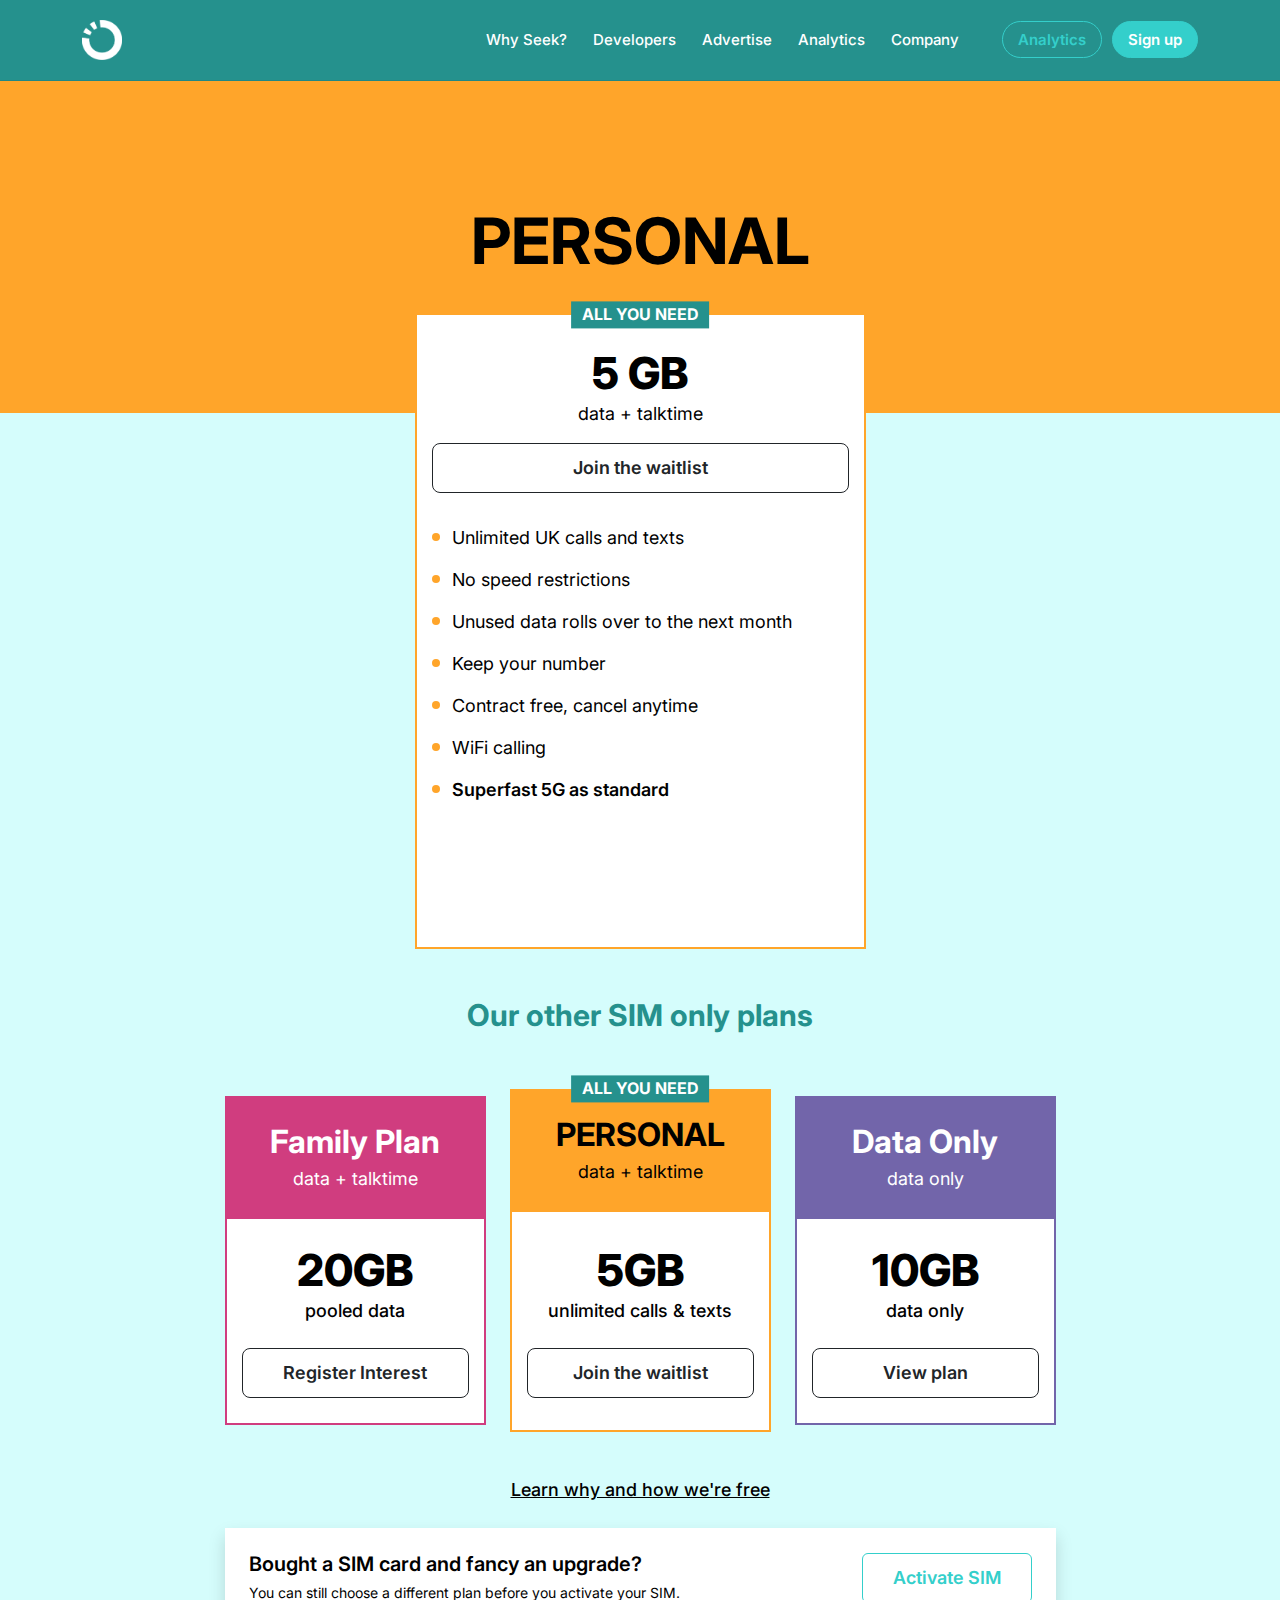
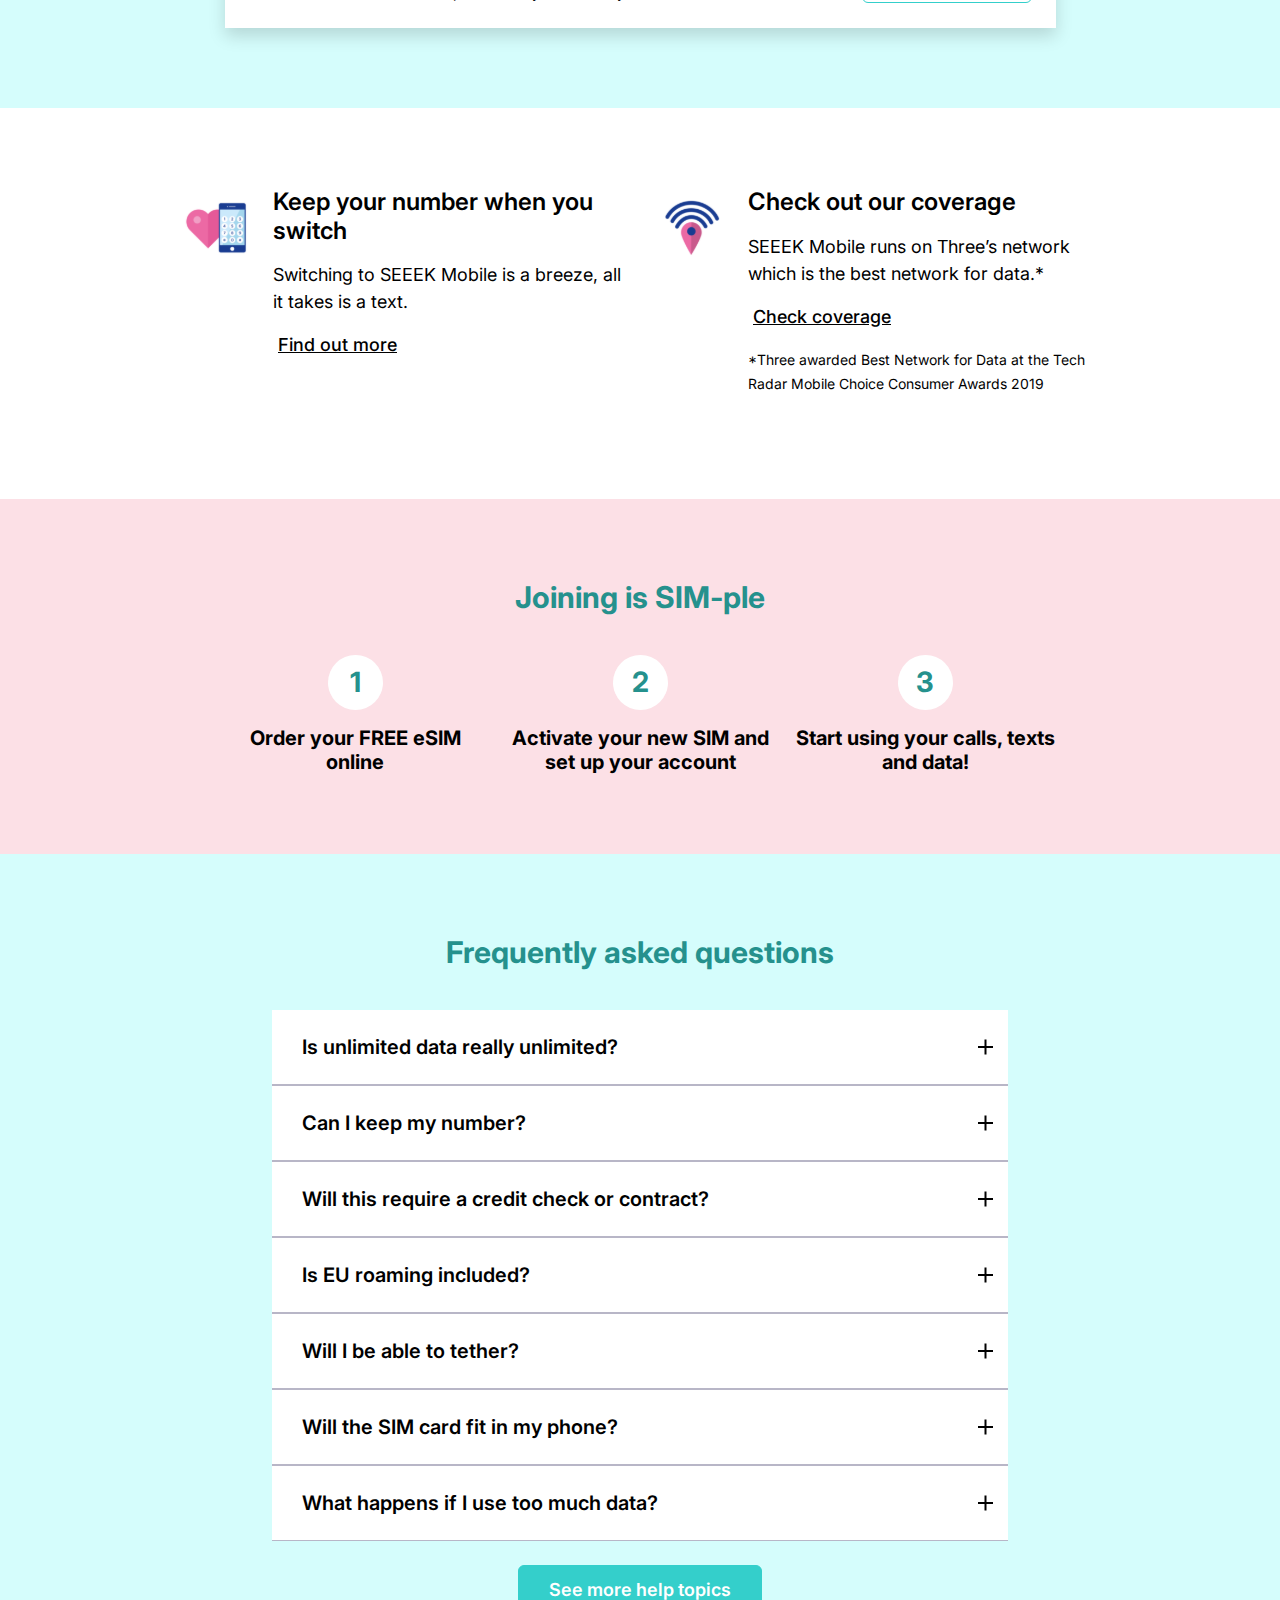
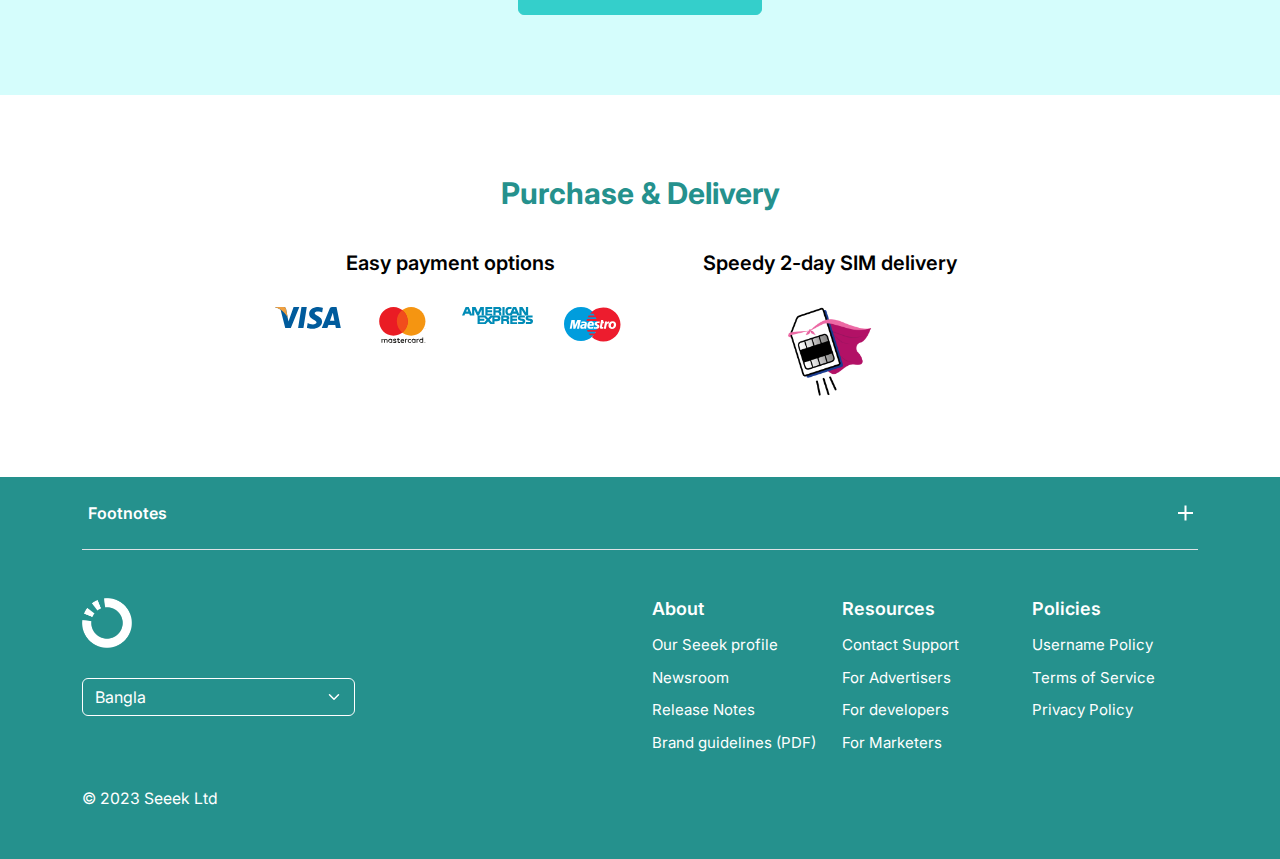
==== commit 12d8ec8b: "fix" ====
--- a/plan.html
+++ b/plan.html
@@ -136,7 +136,7 @@
 
 	<!-- Plans Section -->
 	<section class="bg-primary--light">
-		<article class="plan-card plan-card--lg pb-4 text-center bg-transparent" style="--_theme: #ffa52a">
+		<article class="plan-card plan-card--lg mb-0 text-center bg-transparent" style="--_theme: #ffa52a">
 			<div class="plan-card__header plan-card__header--shadow">
 				<div class="py-5"></div>
 				<h1 class="display-3 fw-bold text-uppercase">Personal</h1>
@@ -164,53 +164,75 @@
 				</div>
 			</div>
 		</article>
+		<div class="section-gap pt-5">
+			<div class="container">
+				<h1 class="section-header__title text-primary--dark text-center pb-3">Our other SIM only plans</h1>
+				<div class="row align-items-lg-center justify-content-center">
+					<div class="col-xl-3 col-lg-4 col-md-6 col-sm-10">
+						<article class="plan-card text-center" style="--_theme: #d03d7f">
+							<div class="plan-card__header text-white">
+								<h2 class="plan-card__header__title mb-0">Family Plan</h2>
+								<p class="plan-card__header__text mb-0 mt-1">data + talktime</p>
+							</div>
+							<div class="plan-card__body">
+								<h3 class="plan-card__body__title mb-0">20GB</h3>
+								<p class="plan-card__body__sub-title mb-4">pooled data</p>
+								<a href="#!" class="btn btn-lg btn-outline-dark w-100 stretched-link">Register Interest</a>
+							</div>
+						</article>
+					</div>
+					<div class="col-xl-3 col-lg-4 col-md-6 col-sm-10">
+						<article class="plan-card plan-card--lg text-center" style="--_theme: #ffa52a">
+							<span class="badge fs-6 bg-primary--dark rounded-0 text-uppercase position-absolute top-0 start-50 translate-middle">All You Need</span>
+							<div class="plan-card__header">
+								<h2 class="plan-card__header__title mb-0 text-uppercase">Personal</h2>
+								<p class="plan-card__header__text mb-0 mt-1">data + talktime</p>
+							</div>
+							<div class="plan-card__body">
+								<h3 class="plan-card__body__title mb-0">5GB</h3>
+								<p class="plan-card__body__sub-title mb-4">unlimited calls & texts</p>
+								<a href="#!" class="btn btn-lg btn-outline-dark w-100 stretched-link">Join the waitlist</a>
+							</div>
+						</article>
+					</div>
+					<div class="col-xl-3 col-lg-4 col-md-6 col-sm-10">
+						<article class="plan-card text-center" style="--_theme: #7265aa">
+							<div class="plan-card__header text-white">
+								<h2 class="plan-card__header__title mb-0">Data Only</h2>
+								<p class="plan-card__header__text mb-0 mt-1">data only</p>
+							</div>
+							<div class="plan-card__body">
+								<h3 class="plan-card__body__title mb-0">10GB</h3>
+								<p class="plan-card__body__sub-title mb-4">data only</p>
+								<a href="#!" class="btn btn-lg btn-outline-dark w-100 stretched-link">View plan</a>
+							</div>
+						</article>
+					</div>
+				</div>
+				<div class="text-center pt-3 pb-4">
+					<a href="#!" class="text-btn">Learn why and how we're free</a>
+				</div>
+				<div class="row justify-content-center">
+					<div class="col-lg-9">
+						<div class="bg-white shadow p-4 text-center text-md-start">
+							<div class="row align-items-center">
+								<div class="col-md">
+									<h3 class="h5 fw-semibold mb-1">Bought a SIM card and fancy an upgrade?</h3>
+									<p class="fs-6 mb-md-0"><small>You can still choose a different plan before you activate your SIM.</small></p>
+								</div>
+								<div class="col-md-auto">
+									<a href="#!" class="btn btn-outline-primary">Activate SIM</a>
+								</div>
+							</div>
+						</div>
+					</div>
+				</div>
+			</div>
+		</div>
+	</section>
+	
+	<section class="section-gap">
 		<div class="container">
-			<h1 class="section-header__title text-primary--dark text-center pb-3">Our other SIM only plans</h1>
-			<div class="row align-items-lg-center justify-content-center">
-				<div class="col-xl-3 col-lg-4 col-md-6 col-sm-10">
-					<article class="plan-card text-center" style="--_theme: #d03d7f">
-						<div class="plan-card__header text-white">
-							<h2 class="plan-card__header__title mb-0">Family Plan</h2>
-							<p class="plan-card__header__text mb-0 mt-1">data + talktime</p>
-						</div>
-						<div class="plan-card__body">
-							<h3 class="plan-card__body__title mb-0">20GB</h3>
-							<p class="plan-card__body__sub-title mb-4">pooled data</p>
-							<a href="#!" class="btn btn-lg btn-outline-dark w-100 stretched-link">Register Interest</a>
-						</div>
-					</article>
-				</div>
-				<div class="col-xl-3 col-lg-4 col-md-6 col-sm-10">
-					<article class="plan-card plan-card--lg text-center" style="--_theme: #ffa52a">
-						<span class="badge fs-6 bg-primary--dark rounded-0 text-uppercase position-absolute top-0 start-50 translate-middle">All You Need</span>
-						<div class="plan-card__header">
-							<h2 class="plan-card__header__title mb-0 text-uppercase">Personal</h2>
-							<p class="plan-card__header__text mb-0 mt-1">data + talktime</p>
-						</div>
-						<div class="plan-card__body">
-							<h3 class="plan-card__body__title mb-0">5GB</h3>
-							<p class="plan-card__body__sub-title mb-4">unlimited calls & texts</p>
-							<a href="#!" class="btn btn-lg btn-outline-dark w-100 stretched-link">Join the waitlist</a>
-						</div>
-					</article>
-				</div>
-				<div class="col-xl-3 col-lg-4 col-md-6 col-sm-10">
-					<article class="plan-card text-center" style="--_theme: #7265aa">
-						<div class="plan-card__header text-white">
-							<h2 class="plan-card__header__title mb-0">Data Only</h2>
-							<p class="plan-card__header__text mb-0 mt-1">data only</p>
-						</div>
-						<div class="plan-card__body">
-							<h3 class="plan-card__body__title mb-0">10GB</h3>
-							<p class="plan-card__body__sub-title mb-4">data only</p>
-							<a href="#!" class="btn btn-lg btn-outline-dark w-100 stretched-link">View plan</a>
-						</div>
-					</article>
-				</div>
-			</div>
-			<div class="text-center pt-3 pb-5">
-				<a href="#!" class="text-btn">Learn why and how we're free</a>
-			</div>
 			<div class="row justify-content-center">
 				<div class="col-xxl-4 col-xl-5 col-md-6">
 					<div class="media text-center text-lg-start d-lg-flex align-items-start mb-4">
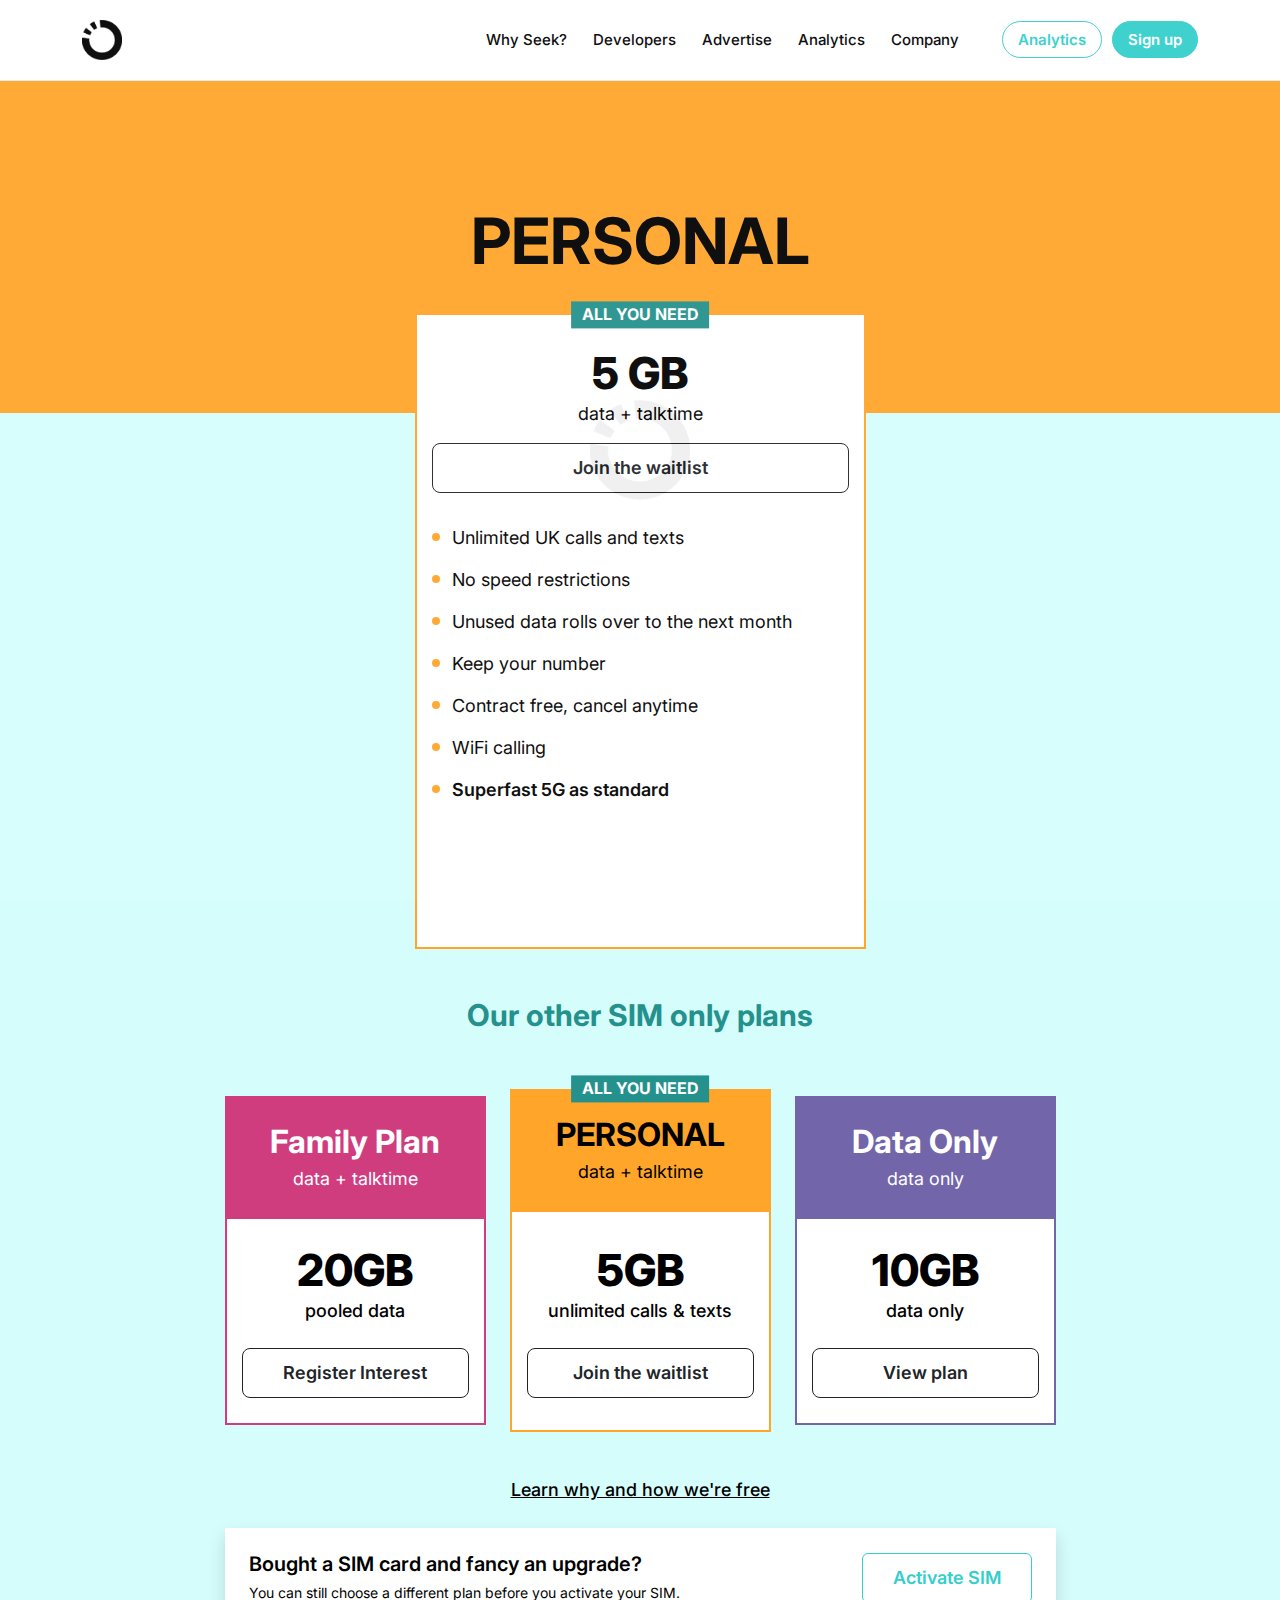
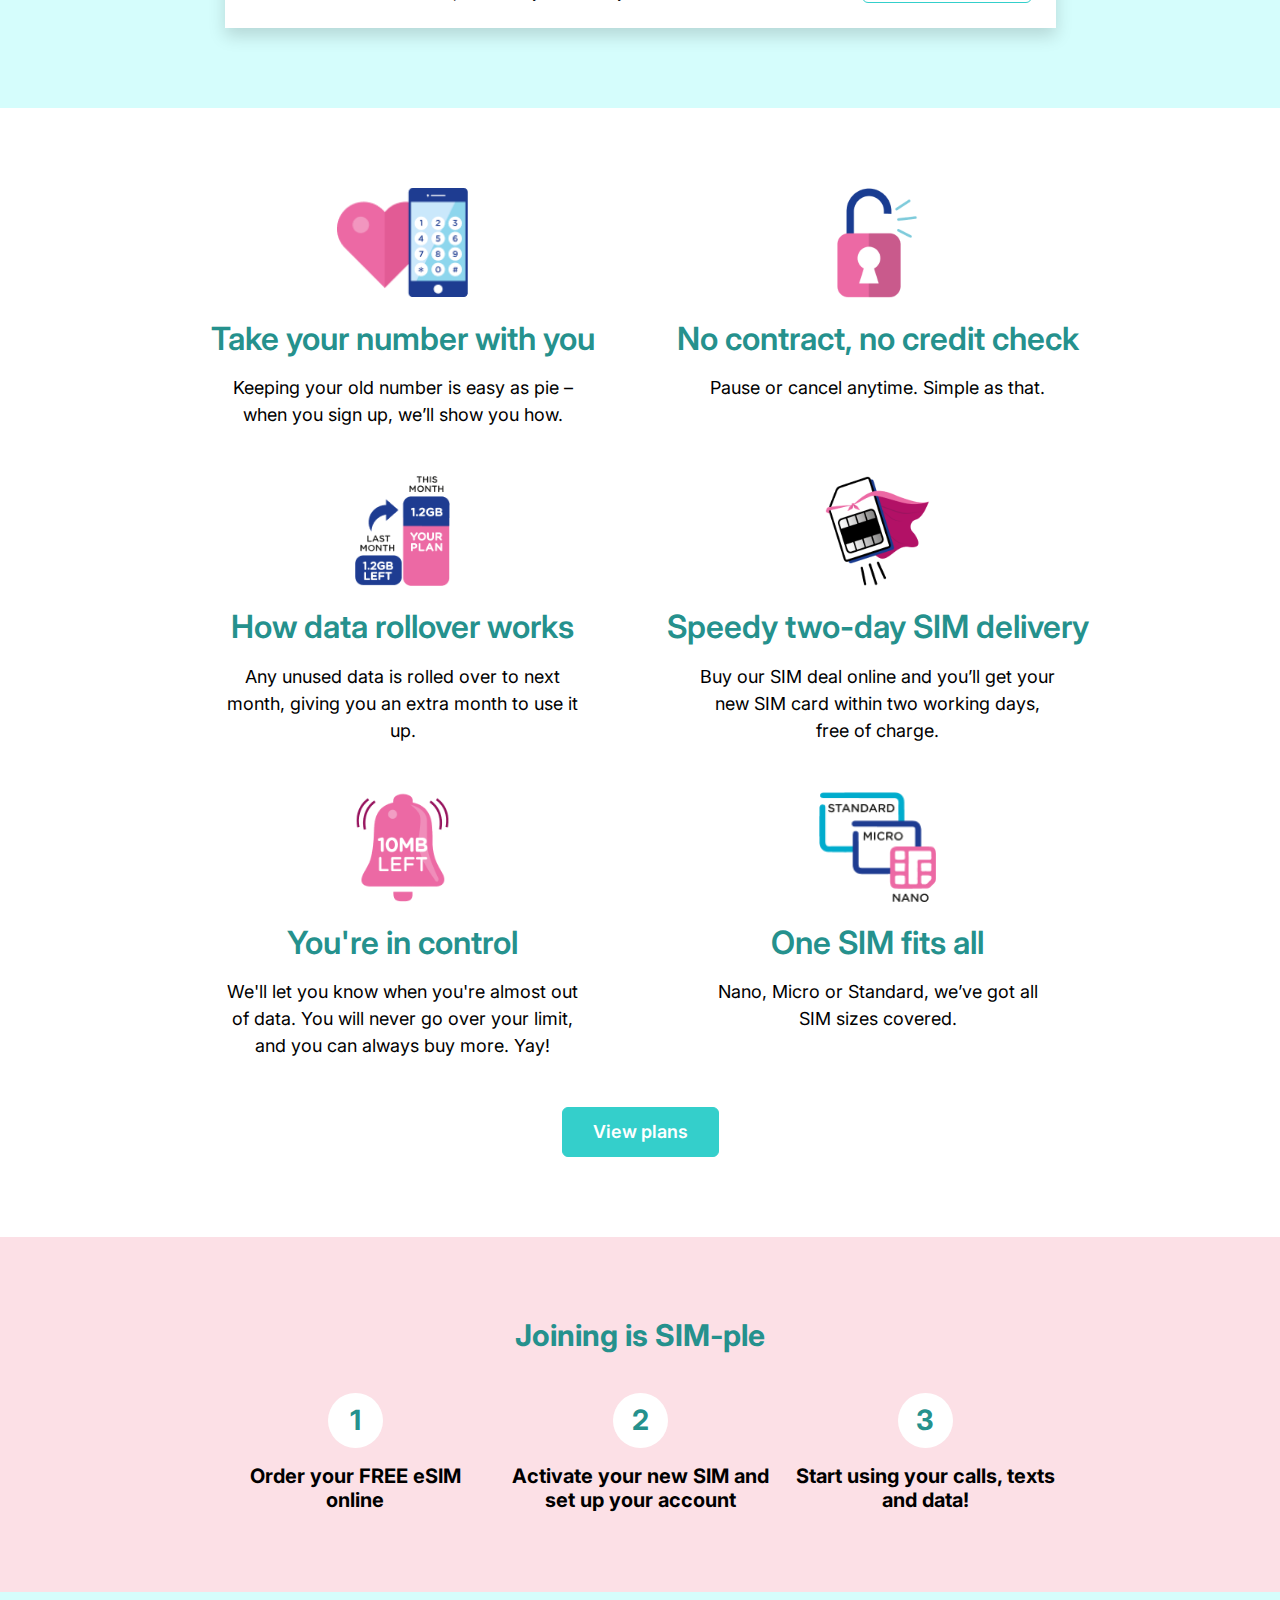
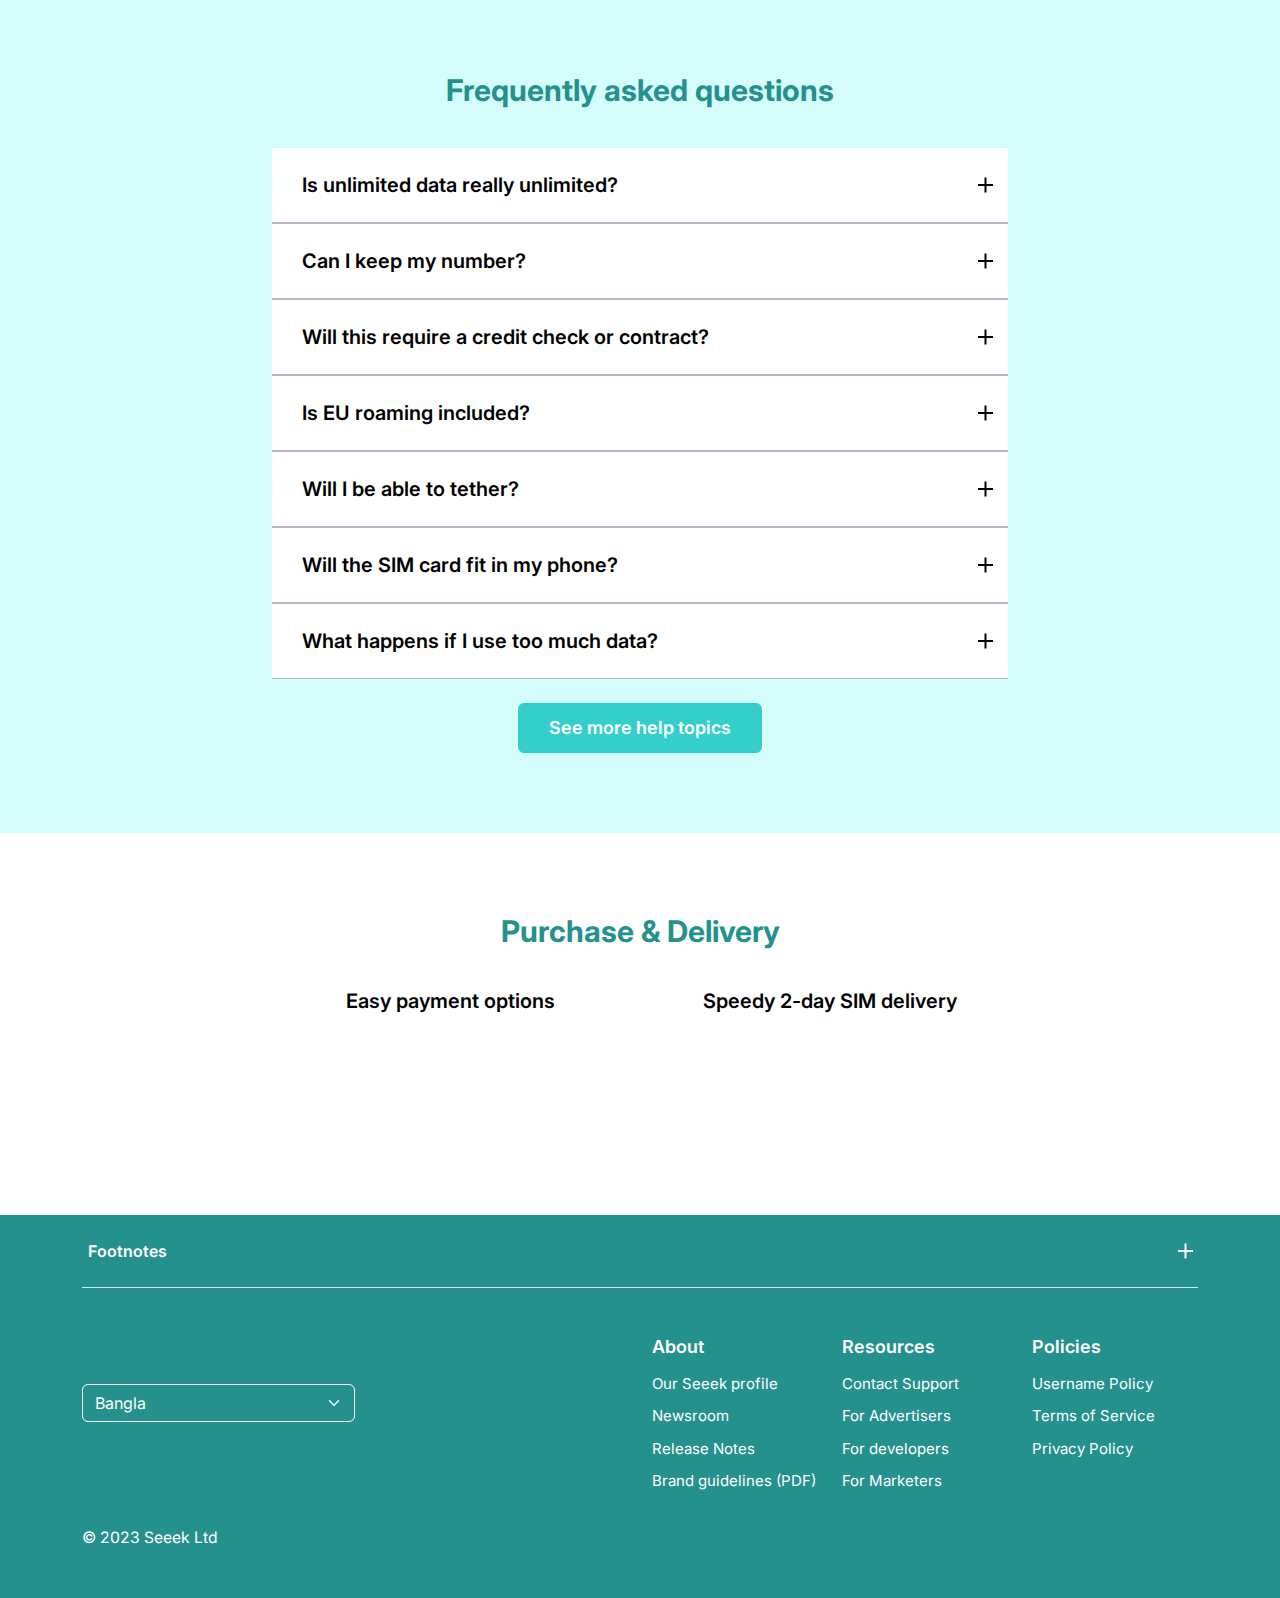
==== commit 0ea0ce6b: "Single Plan page done" ====
--- a/plan.html
+++ b/plan.html
@@ -40,11 +40,11 @@
 </head>
 <body>
 	<!-- Preloader Section -->
-	<!-- <div class="preloader position-fixed w-100 h-100 bg-white">
+	<div class="preloader position-fixed w-100 h-100 bg-white">
 		<div class="preloader__container w-100 h-100 d-flex align-items-center justify-content-center p-2">
 			<img class="user-select-none" src="./assets/images/logo/logo-black.png" alt="logo" height="100">
 		</div>
-	</div> -->
+	</div>
 
 	<!-- Header Section -->
 	<header class="header fixed-top">
@@ -231,34 +231,79 @@
 		</div>
 	</section>
 	
+	<!-- Benefits Section -->
 	<section class="section-gap">
 		<div class="container">
 			<div class="row justify-content-center">
-				<div class="col-xxl-4 col-xl-5 col-md-6">
-					<div class="media text-center text-lg-start d-lg-flex align-items-start mb-4">
-						<div class="d-inline-block flex-shrink-0 mx-auto pe-lg-3">
-							<img class="img-fluid" src="./assets/images/heart-phone.svg" alt="phone">
-						</div>
+				<div class="col-lg-5 col-md-6">
+					<article class="media text-center mb-5">
+						<figure class="d-inline-block mx-auto">
+							<img class="user-select-none" src="./assets/images/benefits/benefit-1.png" alt="benefits" height="110" loading="lazy">
+						</figure>
 						<div class="media__body">
-							<h4 class="fw-semibold mb-3">Keep your number when you switch</h4>
-							<p>Switching to SEEEK Mobile is a breeze, all it takes is a text.</p>
-							<a href="#!" class="text-btn">Find out more</a>
-						</div>
-					</div>
-				</div>
-				<div class="col-xxl-4 col-xl-5 col-md-6">
-					<div class="media text-center text-lg-start d-lg-flex align-items-start mb-4">
-						<div class="d-inline-block flex-shrink-0 mx-auto pe-lg-3">
-							<img class="img-fluid" src="./assets/images/coverage-pin.svg" alt="pin">
-						</div>
+							<h1 class="h2 fw-semibold text-primary--dark mb-3">Take your number with you</h1>
+							<p class="px-lg-5">Keeping your old number is easy as pie – when you sign up, we’ll show you how.</p>
+						</div>
+					</article>
+				</div>
+				<div class="col-lg-5 col-md-6">
+					<article class="media text-center mb-5">
+						<figure class="d-inline-block mx-auto">
+							<img class="user-select-none" src="./assets/images/benefits/benefit-2.png" alt="benefits" height="110" loading="lazy">
+						</figure>
 						<div class="media__body">
-							<h4 class="fw-semibold mb-3">Check out our coverage</h4>
-							<p>SEEEK Mobile runs on Three’s network which is the best network for data.* </p>
-							<a href="#!" class="text-btn">Check coverage</a>
-							<p class="fs-6 mt-3 mb-0"><small>*Three awarded Best Network for Data at the Tech Radar Mobile Choice Consumer Awards 2019</small></p>
-						</div>
-					</div>
-				</div>
+							<h1 class="h2 fw-semibold text-primary--dark mb-3">No contract, no credit check</h1>
+							<p class="px-lg-5">Pause or cancel anytime. Simple as that.</p>
+						</div>
+					</article>
+				</div>
+				<div class="col-lg-5 col-md-6">
+					<article class="media text-center mb-5">
+						<figure class="d-inline-block mx-auto">
+							<img class="user-select-none" src="./assets/images/benefits/benefit-3.png" alt="benefits" height="110" loading="lazy">
+						</figure>
+						<div class="media__body">
+							<h1 class="h2 fw-semibold text-primary--dark mb-3">How data rollover works</h1>
+							<p class="px-lg-5">Any unused data is rolled over to next month, giving you an extra month to use it up.</p>
+						</div>
+					</article>
+				</div>
+				<div class="col-lg-5 col-md-6">
+					<article class="media text-center mb-5">
+						<figure class="d-inline-block mx-auto">
+							<img class="user-select-none" src="./assets/images/benefits/benefit-4.png" alt="benefits" height="110" loading="lazy">
+						</figure>
+						<div class="media__body">
+							<h1 class="h2 fw-semibold text-primary--dark mb-3">Speedy two-day SIM delivery</h1>
+							<p class="px-lg-5">Buy our SIM deal online and you’ll get your new SIM card within two working days, free of charge.</p>
+						</div>
+					</article>
+				</div>
+				<div class="col-lg-5 col-md-6">
+					<article class="media text-center mb-5">
+						<figure class="d-inline-block mx-auto">
+							<img class="user-select-none" src="./assets/images/benefits/benefit-5.png" alt="benefits" height="110" loading="lazy">
+						</figure>
+						<div class="media__body">
+							<h1 class="h2 fw-semibold text-primary--dark mb-3">You're in control</h1>
+							<p class="px-lg-5">We'll let you know when you're almost out of data. You will never go over your limit, and you can always buy more. Yay!</p>
+						</div>
+					</article>
+				</div>
+				<div class="col-lg-5 col-md-6">
+					<article class="media text-center mb-5">
+						<figure class="d-inline-block mx-auto">
+							<img class="user-select-none" src="./assets/images/benefits/benefit-6.png" alt="benefits" height="110" loading="lazy">
+						</figure>
+						<div class="media__body">
+							<h1 class="h2 fw-semibold text-primary--dark mb-3">One SIM fits all</h1>
+							<p class="px-lg-5">Nano, Micro or Standard, we’ve got all SIM sizes covered.</p>
+						</div>
+					</article>
+				</div>
+			</div>
+			<div class="text-center">
+				<a href="#!" class="btn btn-primary">View plans</a>
 			</div>
 		</div>
 	</section>
--- a/assets/css/style.min.css
+++ b/assets/css/style.min.css
@@ -1 +1 @@
-@import"https://fonts.googleapis.com/css2?family=Inter:wght@300;400;500;600;700;800;900&display=swap";:root{--color-primary: #34CFCB;--color-primary-rgb: 52, 207, 203;--color-primary--light: #D5FDFC;--color-primary-rgb--light: 213, 253, 252;--color-primary--dark: #25918d;--color-secondary: #f9c1cd;--color-secondary-rgb: 249, 193, 205;--font-primary: Inter, sans-serif}*,*::before,*::after{outline:none;-webkit-tap-highlight-color:rgba(0,0,0,0)}::-moz-selection{color:#fff;background:var(--color-primary)}::selection{color:#fff;background:var(--color-primary)}html,body{scroll-behavior:smooth}html{font-size:16px;-webkit-text-size-adjust:none;-moz-text-size-adjust:none;-ms-text-size-adjust:none;text-size-adjust:none}body{--bs-body-color: #000000;--bs-body-font-weight: 400;--bs-body-font-family: var(--font-primary)}a,button{color:inherit;font-family:inherit}a,a:hover,a:focus,a:active{color:currentColor;text-decoration:none}button,button:hover,button:focus,button:active{outline:none}img{display:block;-o-object-fit:cover;object-fit:cover;max-width:100%}p{font-size:0.875rem}@media(min-width: 768px){p{font-size:1rem}}@media(min-width: 992px){p{font-size:1.125rem}}:is(p,h1,h2,h3,h4,h5,h6) a{text-decoration:underline !important}.preloader{z-index:99999}.user-select-none{pointer-events:none}.section-gap{--_section-gap: 5rem;padding:var(--_section-gap) 0}@media(max-width: 1199.98px){.section-gap{--_section-gap: 3.75rem}}.section-gap--fix{padding-bottom:calc(var(--_section-gap) - 28px)}.section-header__title{font-size:1.625rem;margin-bottom:2.5rem}@media(min-width: 768px){.section-header__title{font-size:1.875rem}}.underline__text{position:relative;display:inline-block;padding:8px 5px;line-height:1}.underline__text::after{bottom:0;left:0;width:100%;height:2px;-webkit-transform:scaleX(0);-ms-transform:scaleX(0);transform:scaleX(0);-webkit-transform-origin:left center;-ms-transform-origin:left center;transform-origin:left center;background-color:var(--color-primary);-webkit-transition:-webkit-transform .2s cubic-bezier(0.21, 0.01, 0.21, 0.96);transition:-webkit-transform .2s cubic-bezier(0.21, 0.01, 0.21, 0.96);-o-transition:transform .2s cubic-bezier(0.21, 0.01, 0.21, 0.96);transition:transform .2s cubic-bezier(0.21, 0.01, 0.21, 0.96);transition:transform .2s cubic-bezier(0.21, 0.01, 0.21, 0.96), -webkit-transform .2s cubic-bezier(0.21, 0.01, 0.21, 0.96)}.underline.active .underline__text::after,.underline:hover .underline__text::after,.underline:focus-visible .underline__text::after{-webkit-transform:scaleX(1);-ms-transform:scaleX(1);transform:scaleX(1)}.match-height>[class*=col]{display:-webkit-box;display:-ms-flexbox;display:flex;-webkit-box-orient:vertical;-webkit-box-direction:normal;-ms-flex-flow:column;flex-flow:column}.match-height>[class*=col]>*{-webkit-box-flex:1;-ms-flex:1 1 auto;flex:1 1 auto}.text-primary,.bg-primary{--bs-primary-rgb: var(--color-primary-rgb)}.text-primary--dark{color:var(--color-primary--dark)}.bg-primary--light{background-color:var(--color-primary--light)}.bg-primary--dark{background-color:var(--color-primary--dark)}.text-secondary,.bg-secondary{--bs-secondary-rgb: var(--color-secondary-rgb)}.bg-secondary{--bs-bg-opacity: 0.5}.simplebar-scrollbar::before{background-color:var(--color-primary)}.nav-pills .nav-link__text{position:relative;isolation:isolate}.feature-card__figure__bg{position:absolute;top:0;right:0;bottom:0;left:0;width:100%;height:100%}[data-bs-toggle=collapse]::before,[data-bs-toggle=collapse]::after,.nav-pills .nav-link__text::after,.plan-card__body__list__item::before,.underline__text::after{content:"";position:absolute}.feature-card__figure{-webkit-user-select:none;-moz-user-select:none;-ms-user-select:none;user-select:none;pointer-events:none}.nav-pills .nav-link__text::after{border-radius:50rem}.circle-number,.plan-card__body__list__item::before{border-radius:100rem}.nav-pills .nav-link{-webkit-box-shadow:none;box-shadow:none}.plan-card__body__sub-title,.text-btn{font-weight:500}.banner__text{font-weight:600}.plan-card__header__title,.section-header__title{font-weight:700}.banner__title,.plan-card__body__title{font-weight:800}html{scrollbar-color:var(--color-primary) var(--color-primary--light);scrollbar-width:thin}html::-webkit-scrollbar{-webkit-appearance:none;appearance:none;background-color:var(--color-primary--light)}@media(min-width: 768px){html::-webkit-scrollbar{width:8px}}html::-webkit-scrollbar-thumb{background-color:var(--color-primary)}.header .navbar__actions{display:-webkit-box;display:-ms-flexbox;display:flex;-webkit-box-align:center;-ms-flex-align:center;align-items:center}.header .navbar__actions,.header .navbar__nav{--_size: 100%;max-width:var(--_size)}@media(min-width: 576px){.header .navbar__actions,.header .navbar__nav{--_size: 540px}}@media(min-width: 768px){.header .navbar__actions,.header .navbar__nav{--_size: 720px}}@media(min-width: 992px){.header .navbar__actions,.header .navbar__nav{--_size: 960px}}@media(min-width: 1200px){.header .navbar__actions,.header .navbar__nav{--_size: 1140px}}@media(min-width: 1400px){.header .navbar__actions,.header .navbar__nav{--_size: 1320px}}.btn{--bs-btn-padding-y: 0.75rem;--bs-btn-padding-x: 1.5625rem;--bs-btn-font-size: 1rem;--bs-btn-font-family: var(--font-primary);--bs-btn-font-weight: 600;--bs-btn-line-height: 1;-webkit-box-shadow:none !important;box-shadow:none !important;display:-webkit-inline-box;display:-ms-inline-flexbox;display:inline-flex;-webkit-box-align:center;-ms-flex-align:center;align-items:center;-webkit-box-pack:center;-ms-flex-pack:center;justify-content:center;gap:0.625rem}@media(min-width: 768px){.btn{--bs-btn-padding-y: 0.9375rem;--bs-btn-padding-x: 1.875rem;--bs-btn-font-size: 1.125rem}}.btn-sm{--bs-btn-padding-y: 0.625rem;--bs-btn-padding-x: 0.9375rem;--bs-btn-font-size: 0.9375rem}.btn__icon{margin-right:0.625rem}.btn-primary{--bs-btn-bg: var(--color-primary);--bs-btn-border-color: var(--color-primary);--bs-btn-hover-color: var(--color-primary);--bs-btn-hover-bg: transparent;--bs-btn-hover-border-color: var(--color-primary);--bs-btn-active-color: var(--bs-btn-hover-color);--bs-btn-active-bg: var(--bs-btn-hover-bg);--bs-btn-active-border-color: var(--bs-btn-hover-border-color)}.btn-primary:focus{color:var(--bs-btn-hover-color);background-color:var(--bs-btn-hover-bg);border-color:var(--bs-btn-hover-border-color)}.btn-outline-primary{--bs-btn-color: var(--color-primary);--bs-btn-border-color: var(--color-primary);--bs-btn-hover-color: #fff;--bs-btn-hover-bg: var(--color-primary);--bs-btn-hover-border-color: var(--color-primary);--bs-btn-active-color: #fff;--bs-btn-active-bg: var(--color-primary);--bs-btn-active-border-color: var(--color-primary)}.btn-outline-primary:focus{color:var(--bs-btn-hover-color);background-color:var(--bs-btn-hover-bg);border-color:var(--bs-btn-hover-bg)}.btn-secondary{--bs-btn-color: #000000;--_btn-interaction-color: var(--color-primary);--bs-btn-bg: #D3D3D3;--bs-btn-border-color: var(--bs-btn-bg);--bs-btn-hover-color: #ffffff;--bs-btn-hover-bg: var(--_btn-interaction-color);--bs-btn-hover-border-color: var(--_btn-interaction-color);--bs-btn-active-color: var(--bs-btn-hover-color);--bs-btn-active-bg: var(--_btn-interaction-color);--bs-btn-active-border-color: var(--_btn-interaction-color)}.btn-secondary:focus{color:var(--bs-btn-hover-color);background-color:var(--_btn-interaction-color);border-color:var(--_btn-interaction-color)}.text-btn{display:-webkit-inline-box;display:-ms-inline-flexbox;display:inline-flex;-webkit-box-align:center;-ms-flex-align:center;align-items:center;font-size:1rem;padding:5px;background-color:rgba(0,0,0,0);border:0;line-height:1;text-decoration:underline}@media(min-width: 768px){.text-btn{font-size:1.125rem}}.form-select{--bs-body-bg: #ffffff;--bs-border-color: var(--bs-body-bg);--bs-form-select-bg-img: url("data:image/svg+xml,%3csvg xmlns='http://www.w3.org/2000/svg' viewBox='0 0 16 16'%3e%3cpath fill='none' stroke='%23ffffff' stroke-linecap='round' stroke-linejoin='round' stroke-width='2' d='m2 5 6 6 6-6'/%3e%3c/svg%3e");color:#fff;font-size:1rem;cursor:pointer}.form-select::-webkit-input-placeholder{color:currentColor;opacity:1}.form-select::-moz-placeholder{color:currentColor;opacity:1}.form-select:-ms-input-placeholder{color:currentColor;opacity:1}.form-select::-ms-input-placeholder{color:currentColor;opacity:1}.form-select::placeholder{color:currentColor;opacity:1}.form-select:focus{color:#fff;-webkit-box-shadow:none;box-shadow:none;border-color:#fff}.form-select option{font-size:0.875rem}.cta-card{padding:2.5rem 1.25rem}@media(min-width: 576px){.cta-card{padding-top:3.75rem}}@media(min-width: 1200px){.cta-card{padding-top:5rem}}.cta-card__image{-webkit-transition:-webkit-transform .3s cubic-bezier(0.34, 1.56, 0.64, 1);transition:-webkit-transform .3s cubic-bezier(0.34, 1.56, 0.64, 1);-o-transition:transform .3s cubic-bezier(0.34, 1.56, 0.64, 1);transition:transform .3s cubic-bezier(0.34, 1.56, 0.64, 1);transition:transform .3s cubic-bezier(0.34, 1.56, 0.64, 1), -webkit-transform .3s cubic-bezier(0.34, 1.56, 0.64, 1)}@media(min-width: 768px){.cta-card__image{position:absolute;top:0;left:50%;-webkit-transform:translate(-50%, -50%) scale(1);-ms-transform:translate(-50%, -50%) scale(1);transform:translate(-50%, -50%) scale(1)}}@media(max-width: 1199.98px){.cta-card__image{max-height:5rem}}@media(max-width: 767.98px){.cta-card__image{margin-bottom:0.9375rem}}@media(max-width: 1199.98px){.cta-card__title{font-size:1.375rem}}@media(min-width: 992px){.cta-card__text{max-width:50%}}@media(max-width: 1199.98px){.cta-card__text{font-size:1rem}}@media(hover: hover)and (min-width: 768px){.cta-card:hover .cta-card__image,.cta-card:focus-visible .cta-card__image{-webkit-transform:translate(-50%, -50%) scale(1.2);-ms-transform:translate(-50%, -50%) scale(1.2);transform:translate(-50%, -50%) scale(1.2)}}.plan-card{--_color-plan: var(--_theme, var(--color-primary--dark));position:relative;display:block;background-color:#fff;margin-bottom:28px}.plan-card__header,.plan-card__body{border:2px solid var(--_color-plan);padding:1.5625rem 0.9375rem}.plan-card--lg .plan-card__body{padding-top:2rem;padding-bottom:2rem}.plan-card__header{border-bottom:0;background-color:var(--_color-plan)}.plan-card__header--shadow{-webkit-box-shadow:0 6.25rem 0 var(--_color-plan);box-shadow:0 6.25rem 0 var(--_color-plan)}.plan-card__header__title{font-size:2rem}.plan-card__header__text{font-size:1.125rem}.plan-card__body__title{font-size:2.75rem}.plan-card__body__text{font-size:1.125rem}.plan-card__body__list{font-size:1.125rem}.plan-card__body__list__item{position:relative;margin-top:0.9375rem;padding-left:1.25rem}.plan-card__body__list__item::before{width:8px;height:8px;top:50%;left:0;-webkit-transform:translateY(-50%);-ms-transform:translateY(-50%);transform:translateY(-50%);background-color:var(--_color-plan)}.feature-card{--_size: 6.25rem;position:relative;background-color:var(--_theme, var(--color-primary--dark));padding:1.5625rem;padding-top:calc(var(--_size)/1.5);margin-top:calc(var(--_size)/2 + 28px)}@media(min-width: 768px){.feature-card{--_size: 7.75rem}}.feature-card__figure{width:var(--_size);height:var(--_size);position:absolute;left:50%;top:0;-webkit-transform:translate(-50%, -50%);-ms-transform:translate(-50%, -50%);transform:translate(-50%, -50%);border:4px solid var(--_theme, var(--color-primary--dark))}.step-card{margin-bottom:28px}.step-card__count{--_size: 3.4375rem;display:-webkit-inline-box;display:-ms-inline-flexbox;display:inline-flex;-webkit-box-align:center;-ms-flex-align:center;align-items:center;-webkit-box-pack:center;-ms-flex-pack:center;justify-content:center;width:var(--_size);height:var(--_size);font-size:1.75rem}.nav-pills{--bs-nav-link-color: #000000;--bs-nav-pills-link-active-color: var(--bs-nav-link-color);--bs-nav-link-hover-color: var(--bs-nav-link-color);--bs-nav-pills-link-active-bg: transparent;--bs-nav-link-font-weight: 600;--bs-nav-link-padding-x: 5px}.nav-pills .nav-link__text{display:inline-block;padding:5px}.nav-pills .nav-link__text::after{left:0;right:0;bottom:0;height:2px;background-color:#000;-webkit-transform:scaleX(0);-ms-transform:scaleX(0);transform:scaleX(0);-webkit-transform-origin:right;-ms-transform-origin:right;transform-origin:right;-webkit-transition:-webkit-transform .2s ease-in-out;transition:-webkit-transform .2s ease-in-out;-o-transition:transform .2s ease-in-out;transition:transform .2s ease-in-out;transition:transform .2s ease-in-out, -webkit-transform .2s ease-in-out}@media(hover: hover){.nav-pills .nav-link:hover .nav-link__text::after{-webkit-transform:scaleX(1);-ms-transform:scaleX(1);transform:scaleX(1);-webkit-transform-origin:left;-ms-transform-origin:left;transform-origin:left}}.nav-pills .nav-link.active .nav-link__text::after{-webkit-transform:scaleX(1);-ms-transform:scaleX(1);transform:scaleX(1);-webkit-transform-origin:left;-ms-transform-origin:left;transform-origin:left}[data-bs-toggle=collapse]{position:relative}[data-bs-toggle=collapse]::before,[data-bs-toggle=collapse]::after{top:50%;right:5px;width:0.9375rem;height:2px;background-color:#fff;-webkit-transition:opacity .25s cubic-bezier(0.21, 0.01, 0.21, 0.96);-o-transition:opacity .25s cubic-bezier(0.21, 0.01, 0.21, 0.96);transition:opacity .25s cubic-bezier(0.21, 0.01, 0.21, 0.96)}[data-bs-toggle=collapse]::before{-webkit-transform:translateY(-50%);-ms-transform:translateY(-50%);transform:translateY(-50%)}[data-bs-toggle=collapse]::after{-webkit-transform:translateY(-50%) rotate(90deg);-ms-transform:translateY(-50%) rotate(90deg);transform:translateY(-50%) rotate(90deg)}[data-bs-toggle=collapse][aria-expanded=true]::after{opacity:0}.accordion{--bs-accordion-active-color: var(--color-primary--dark);--bs-accordion-active-bg: transparent;--bs-accordion-btn-padding-x: 1.875rem;--bs-accordion-btn-padding-y: 1.5625rem;--bs-accordion-border-color: #b8b6c7;--bs-border-color: var(--bs-accordion-border-color)}.accordion [data-bs-toggle=collapse]::before,.accordion [data-bs-toggle=collapse]::after{right:0.9375rem;background-color:#000}@media(max-width: 767.98px){.accordion .h5{font-size:1rem}}.header{--_color-bg: #ffffff;background-color:var(--_color-bg);border-bottom:1px solid rgba(0,52,64,.1);-webkit-transition:background-color .1s cubic-bezier(0.21, 0.01, 0.21, 0.96);-o-transition:background-color .1s cubic-bezier(0.21, 0.01, 0.21, 0.96);transition:background-color .1s cubic-bezier(0.21, 0.01, 0.21, 0.96)}.header:not(.sticky) .navbar{--bs-navbar-padding-y: 0.9375rem}@media(max-width: 991.98px){.header.active{--_color-bg: var(--color-primary--dark)}.header.active .navbar__menu{opacity:1;visibility:visible}.header.active .navbar__nav__link{color:#fff}.header.active .navbar-brand__image{-webkit-filter:brightness(0) invert(1);filter:brightness(0) invert(1)}.header.active .navbar__toggler__bar{background-color:#fff}}@media(min-width: 992px)and (hover: hover){.header:hover,.header:focus-within{--_color-bg: var(--color-primary--dark)}.header:hover .navbar__nav__link,.header:focus-within .navbar__nav__link{color:#fff}.header:hover .navbar-brand__image,.header:focus-within .navbar-brand__image{-webkit-filter:brightness(0) invert(1);filter:brightness(0) invert(1)}}.header .navbar{-webkit-transition:padding .35s cubic-bezier(0.21, 0.01, 0.21, 0.96);-o-transition:padding .35s cubic-bezier(0.21, 0.01, 0.21, 0.96);transition:padding .35s cubic-bezier(0.21, 0.01, 0.21, 0.96)}.header .navbar-brand__image{max-height:2.5rem;-webkit-transition:-webkit-filter .45s cubic-bezier(0.21, 0.01, 0.21, 0.96);transition:-webkit-filter .45s cubic-bezier(0.21, 0.01, 0.21, 0.96);-o-transition:filter .45s cubic-bezier(0.21, 0.01, 0.21, 0.96);transition:filter .45s cubic-bezier(0.21, 0.01, 0.21, 0.96);transition:filter .45s cubic-bezier(0.21, 0.01, 0.21, 0.96), -webkit-filter .45s cubic-bezier(0.21, 0.01, 0.21, 0.96)}.header .navbar__menu{display:-webkit-box;display:-ms-flexbox;display:flex}@media(min-width: 992px){.header .navbar__menu{-webkit-box-align:center;-ms-flex-align:center;align-items:center;gap:1.875rem}}@media(max-width: 991.98px){.header .navbar__menu{-webkit-box-orient:vertical;-webkit-box-direction:normal;-ms-flex-direction:column;flex-direction:column;position:fixed;top:0;right:0;bottom:0;left:0;background-color:var(--color-primary--dark);z-index:-1;padding-top:var(--header-size);opacity:0;visibility:hidden;-webkit-transition:all .45s cubic-bezier(0.21, 0.01, 0.21, 0.96);-o-transition:all .45s cubic-bezier(0.21, 0.01, 0.21, 0.96);transition:all .45s cubic-bezier(0.21, 0.01, 0.21, 0.96)}}.header .navbar__nav{display:-webkit-box;display:-ms-flexbox;display:flex;list-style-type:none;margin-bottom:0;padding-left:0}@media(min-width: 992px){.header .navbar__nav{-webkit-box-align:center;-ms-flex-align:center;align-items:center}}@media(max-width: 991.98px){.header .navbar__nav{-webkit-box-orient:vertical;-webkit-box-direction:normal;-ms-flex-direction:column;flex-direction:column;width:100%;margin-left:auto;margin-right:auto;padding-right:calc(var(--bs-gutter-x)*.5);padding-left:calc(var(--bs-gutter-x)*.5);padding-bottom:1.875rem;overflow:auto}}.header .navbar__nav__item{position:relative}.header .navbar__nav__item:focus-within .navbar__nav__dropdown-menu{opacity:1;visibility:visible}.header .navbar__nav__link{position:relative;display:block;width:100%;text-align:left;font-weight:500;padding-top:8px;padding-bottom:8px;background-color:rgba(0,0,0,0);border:0;-webkit-transition:color .45s cubic-bezier(0.21, 0.01, 0.21, 0.96);-o-transition:color .45s cubic-bezier(0.21, 0.01, 0.21, 0.96);transition:color .45s cubic-bezier(0.21, 0.01, 0.21, 0.96)}@media(min-width: 992px){.header .navbar__nav__link{font-size:0.9375rem;padding-left:8px;padding-right:8px}.header .navbar__nav__link:hover+.navbar__nav__dropdown-menu,.header .navbar__nav__link:focus-visible+.navbar__nav__dropdown-menu{opacity:1;visibility:visible}}@media(max-width: 991.98px){.header .navbar__nav__link{font-size:1.375rem;padding-left:0;padding-right:0}.header .navbar__nav__link::before,.header .navbar__nav__link::after{content:"";position:absolute;right:5px;top:50%;width:0.9375rem;-webkit-transform:translateY(-50%) rotate(0);-ms-transform:translateY(-50%) rotate(0);transform:translateY(-50%) rotate(0);height:2px;background-color:#fff;-webkit-transition:opacity .2s cubic-bezier(0.21, 0.01, 0.21, 0.96);-o-transition:opacity .2s cubic-bezier(0.21, 0.01, 0.21, 0.96);transition:opacity .2s cubic-bezier(0.21, 0.01, 0.21, 0.96)}.header .navbar__nav__link::after{-webkit-transform:translateY(-50%) rotate(90deg);-ms-transform:translateY(-50%) rotate(90deg);transform:translateY(-50%) rotate(90deg)}.header .navbar__nav__link.show::after{opacity:0}.header .navbar__nav__link .underline__text::after{display:none}}@media(min-width: 992px){.header .navbar__nav__dropdown-menu{position:absolute;opacity:0;visibility:hidden;width:-webkit-fit-content;width:-moz-fit-content;width:fit-content;padding:1.875rem 0.625rem}.header .navbar__nav__dropdown-menu:hover{opacity:1;visibility:visible}.header .navbar__nav__dropdown-menu::before{content:"";position:fixed;z-index:-1;top:0;left:0;right:0;height:var(--_height);background-color:var(--color-primary--dark)}}@media(max-width: 991.98px){.header .navbar__nav__dropdown-menu{display:none;padding-top:0.9375rem;padding-bottom:0.9375rem}}.header .navbar__nav__dropdown-menu__link{display:block;color:#fff;font-size:1.0625rem;font-weight:500}@media(min-width: 992px){.header .navbar__nav__dropdown-menu__link{white-space:nowrap}}.header .navbar__actions{gap:0.625rem}@media(max-width: 991.98px){.header .navbar__actions{margin-top:auto;width:100%;margin-left:auto;margin-right:auto;padding-top:1.25rem;padding-bottom:1.25rem;padding-right:calc(var(--bs-gutter-x)*.5);padding-left:calc(var(--bs-gutter-x)*.5);border-top:1px solid rgba(255,255,255,.3)}}.header .navbar__toggler{position:relative;width:1.875rem;height:1.875rem;border:0;background-color:rgba(0,0,0,0)}@media(min-width: 992px){.header .navbar__toggler{display:none}}@media(max-width: 991.98px){.header .navbar__toggler{display:-webkit-inline-box;display:-ms-inline-flexbox;display:inline-flex;-webkit-box-align:center;-ms-flex-align:center;align-items:center;-webkit-box-pack:center;-ms-flex-pack:center;justify-content:center}}.header .navbar__toggler__bar{position:absolute;width:100%;height:2px;background-color:var(--color-primary--dark);-webkit-transition:-webkit-transform .35s cubic-bezier(0.21, 0.01, 0.21, 0.96);transition:-webkit-transform .35s cubic-bezier(0.21, 0.01, 0.21, 0.96);-o-transition:transform .35s cubic-bezier(0.21, 0.01, 0.21, 0.96);transition:transform .35s cubic-bezier(0.21, 0.01, 0.21, 0.96);transition:transform .35s cubic-bezier(0.21, 0.01, 0.21, 0.96), -webkit-transform .35s cubic-bezier(0.21, 0.01, 0.21, 0.96)}.header .navbar__toggler__bar:first-of-type{-webkit-transform:translateY(-5px) rotate(0);-ms-transform:translateY(-5px) rotate(0);transform:translateY(-5px) rotate(0)}.header .navbar__toggler__bar:last-of-type{-webkit-transform:translateY(5px) rotate(0);-ms-transform:translateY(5px) rotate(0);transform:translateY(5px) rotate(0)}.header .navbar__toggler.active .navbar__toggler__bar:first-of-type{-webkit-transform:translateY(0) rotate(-45deg);-ms-transform:translateY(0) rotate(-45deg);transform:translateY(0) rotate(-45deg)}.header .navbar__toggler.active .navbar__toggler__bar:last-of-type{-webkit-transform:translateY(0) rotate(45deg);-ms-transform:translateY(0) rotate(45deg);transform:translateY(0) rotate(45deg)}.footer__logo{max-height:3.125rem}.footer__block{margin-bottom:1.875rem}.footer__block__title,.footer__block__link{color:#fff}.footer__block__title{font-size:1rem;font-weight:600;margin-bottom:0.9375rem}@media(min-width: 576px){.footer__block__title{font-size:1.125rem}}.footer__block__link{display:block;font-size:0.875rem;margin-bottom:0.625rem}@media(min-width: 576px){.footer__block__link{font-size:0.9375rem}}.footer__block__link:hover,.footer__block__link:focus{color:#fff;text-decoration:underline}.circle-number{display:-webkit-inline-box;display:-ms-inline-flexbox;display:inline-flex;-webkit-box-align:center;-ms-flex-align:center;align-items:center;-webkit-box-pack:center;-ms-flex-pack:center;justify-content:center;width:1.5625rem;height:1.5625rem;border:1px solid #fff;line-height:0;font-weight:500}.banner{--_gap: 2.5rem;padding-top:var(--_gap);padding-bottom:var(--_gap)}@media(min-width: 768px){.banner{--_gap: 3.75rem}}@media(min-width: 992px){.banner{--_gap: 5rem}}.banner__title{font-size:2.1875rem;margin-bottom:1.25rem}@media(min-width: 576px){.banner__title{font-size:2.5rem}}@media(min-width: 768px){.banner__title{font-size:3.75rem}}.banner__text{font-size:1.125rem}@media(min-width: 768px){.banner__text{font-size:1.5rem}}/*# sourceMappingURL=style.min.css.map */+@import"https://fonts.googleapis.com/css2?family=Inter:wght@300;400;500;600;700;800;900&display=swap";:root{--color-primary: #34CFCB;--color-primary-rgb: 52, 207, 203;--color-primary--light: #D5FDFC;--color-primary-rgb--light: 213, 253, 252;--color-primary--dark: #25918d;--color-secondary: #f9c1cd;--color-secondary-rgb: 249, 193, 205;--font-primary: Inter, sans-serif}*,*::before,*::after{outline:none;-webkit-tap-highlight-color:rgba(0,0,0,0)}::-moz-selection{color:#fff;background:var(--color-primary)}::selection{color:#fff;background:var(--color-primary)}html,body{scroll-behavior:smooth}html{font-size:16px;-webkit-text-size-adjust:none;-moz-text-size-adjust:none;-ms-text-size-adjust:none;text-size-adjust:none}body{--bs-body-color: #000000;--bs-body-font-weight: 400;--bs-body-font-family: var(--font-primary)}a,button{color:inherit;font-family:inherit}a,a:hover,a:focus,a:active{color:currentColor;text-decoration:none}button,button:hover,button:focus,button:active{outline:none}img{display:block;-o-object-fit:cover;object-fit:cover;max-width:100%}p{font-size:0.875rem}@media(min-width: 768px){p{font-size:1rem}}@media(min-width: 992px){p{font-size:1.125rem}}:is(p,h1,h2,h3,h4,h5,h6) a{text-decoration:underline !important}.preloader{z-index:99999}.user-select-none{pointer-events:none}.section-gap{--_section-gap: 5rem;padding:var(--_section-gap) 0}@media(max-width: 1199.98px){.section-gap{--_section-gap: 3.75rem}}.section-gap--fix{padding-bottom:calc(var(--_section-gap) - 28px)}.section-header__title{font-size:1.625rem;margin-bottom:2.5rem}@media(min-width: 768px){.section-header__title{font-size:1.875rem}}.underline__text{position:relative;display:inline-block;padding:8px 5px;line-height:1}.underline__text::after{bottom:0;left:0;width:100%;height:2px;-webkit-transform:scaleX(0);-ms-transform:scaleX(0);transform:scaleX(0);-webkit-transform-origin:left center;-ms-transform-origin:left center;transform-origin:left center;background-color:var(--color-primary);-webkit-transition:-webkit-transform .2s cubic-bezier(0.21, 0.01, 0.21, 0.96);transition:-webkit-transform .2s cubic-bezier(0.21, 0.01, 0.21, 0.96);-o-transition:transform .2s cubic-bezier(0.21, 0.01, 0.21, 0.96);transition:transform .2s cubic-bezier(0.21, 0.01, 0.21, 0.96);transition:transform .2s cubic-bezier(0.21, 0.01, 0.21, 0.96), -webkit-transform .2s cubic-bezier(0.21, 0.01, 0.21, 0.96)}.underline.active .underline__text::after,.underline:hover .underline__text::after,.underline:focus-visible .underline__text::after{-webkit-transform:scaleX(1);-ms-transform:scaleX(1);transform:scaleX(1)}.match-height>[class*=col]{display:-webkit-box;display:-ms-flexbox;display:flex;-webkit-box-orient:vertical;-webkit-box-direction:normal;-ms-flex-flow:column;flex-flow:column}.match-height>[class*=col]>*{-webkit-box-flex:1;-ms-flex:1 1 auto;flex:1 1 auto}.text-primary,.bg-primary{--bs-primary-rgb: var(--color-primary-rgb)}.text-primary--dark{color:var(--color-primary--dark)}.bg-primary--light{background-color:var(--color-primary--light)}.bg-primary--dark{background-color:var(--color-primary--dark)}.text-secondary,.bg-secondary{--bs-secondary-rgb: var(--color-secondary-rgb)}.bg-secondary{--bs-bg-opacity: 0.5}.simplebar-scrollbar::before{background-color:var(--color-primary)}.nav-pills .nav-link__text{position:relative;isolation:isolate}.feature-card__figure__bg{position:absolute;top:0;right:0;bottom:0;left:0;width:100%;height:100%}[data-bs-toggle=collapse]::before,[data-bs-toggle=collapse]::after,.nav-pills .nav-link__text::after,.plan-card__body__list__item::before,.underline__text::after{content:"";position:absolute}.feature-card__figure{-webkit-user-select:none;-moz-user-select:none;-ms-user-select:none;user-select:none;pointer-events:none}.nav-pills .nav-link__text::after{border-radius:50rem}.circle-number,.plan-card__body__list__item::before{border-radius:100rem}.nav-pills .nav-link{-webkit-box-shadow:none;box-shadow:none}.plan-card__body__sub-title,.text-btn{font-weight:500}.banner__text{font-weight:600}.plan-card__header__title,.section-header__title{font-weight:700}.banner__title,.plan-card__body__title{font-weight:800}html{scrollbar-color:var(--color-primary) var(--color-primary--light);scrollbar-width:thin}html::-webkit-scrollbar{-webkit-appearance:none;appearance:none;background-color:var(--color-primary--light)}@media(min-width: 768px){html::-webkit-scrollbar{width:8px}}html::-webkit-scrollbar-thumb{background-color:var(--color-primary)}.header .navbar__actions{display:-webkit-box;display:-ms-flexbox;display:flex;-webkit-box-align:center;-ms-flex-align:center;align-items:center}.header .navbar__actions,.header .navbar__nav{--_size: 100%;max-width:var(--_size)}@media(min-width: 576px){.header .navbar__actions,.header .navbar__nav{--_size: 540px}}@media(min-width: 768px){.header .navbar__actions,.header .navbar__nav{--_size: 720px}}@media(min-width: 992px){.header .navbar__actions,.header .navbar__nav{--_size: 960px}}@media(min-width: 1200px){.header .navbar__actions,.header .navbar__nav{--_size: 1140px}}@media(min-width: 1400px){.header .navbar__actions,.header .navbar__nav{--_size: 1320px}}.btn{--bs-btn-padding-y: 0.75rem;--bs-btn-padding-x: 1.5625rem;--bs-btn-font-size: 1rem;--bs-btn-font-family: var(--font-primary);--bs-btn-font-weight: 600;--bs-btn-line-height: 1;-webkit-box-shadow:none !important;box-shadow:none !important;display:-webkit-inline-box;display:-ms-inline-flexbox;display:inline-flex;-webkit-box-align:center;-ms-flex-align:center;align-items:center;-webkit-box-pack:center;-ms-flex-pack:center;justify-content:center;gap:0.625rem}@media(min-width: 768px){.btn{--bs-btn-padding-y: 0.9375rem;--bs-btn-padding-x: 1.875rem;--bs-btn-font-size: 1.125rem}}.btn-sm{--bs-btn-padding-y: 0.625rem;--bs-btn-padding-x: 0.9375rem;--bs-btn-font-size: 0.9375rem}.btn__icon{margin-right:0.625rem}.btn-primary{--bs-btn-bg: var(--color-primary);--bs-btn-border-color: var(--color-primary);--bs-btn-hover-color: var(--color-primary);--bs-btn-hover-bg: transparent;--bs-btn-hover-border-color: var(--color-primary);--bs-btn-active-color: var(--bs-btn-hover-color);--bs-btn-active-bg: var(--bs-btn-hover-bg);--bs-btn-active-border-color: var(--bs-btn-hover-border-color)}.btn-primary:focus{color:var(--bs-btn-hover-color);background-color:var(--bs-btn-hover-bg);border-color:var(--bs-btn-hover-border-color)}.btn-outline-primary{--bs-btn-color: var(--color-primary);--bs-btn-border-color: var(--color-primary);--bs-btn-hover-color: #fff;--bs-btn-hover-bg: var(--color-primary);--bs-btn-hover-border-color: var(--color-primary);--bs-btn-active-color: #fff;--bs-btn-active-bg: var(--color-primary);--bs-btn-active-border-color: var(--color-primary)}.btn-outline-primary:focus{color:var(--bs-btn-hover-color);background-color:var(--bs-btn-hover-bg);border-color:var(--bs-btn-hover-bg)}.btn-secondary{--bs-btn-color: #000000;--_btn-interaction-color: var(--color-primary);--bs-btn-bg: #D3D3D3;--bs-btn-border-color: var(--bs-btn-bg);--bs-btn-hover-color: #ffffff;--bs-btn-hover-bg: var(--_btn-interaction-color);--bs-btn-hover-border-color: var(--_btn-interaction-color);--bs-btn-active-color: var(--bs-btn-hover-color);--bs-btn-active-bg: var(--_btn-interaction-color);--bs-btn-active-border-color: var(--_btn-interaction-color)}.btn-secondary:focus{color:var(--bs-btn-hover-color);background-color:var(--_btn-interaction-color);border-color:var(--_btn-interaction-color)}.text-btn{display:-webkit-inline-box;display:-ms-inline-flexbox;display:inline-flex;-webkit-box-align:center;-ms-flex-align:center;align-items:center;font-size:1rem;padding:5px;background-color:rgba(0,0,0,0);border:0;line-height:1;text-decoration:underline}@media(min-width: 768px){.text-btn{font-size:1.125rem}}.form-select{--bs-body-bg: #ffffff;--bs-border-color: var(--bs-body-bg);--bs-form-select-bg-img: url("data:image/svg+xml,%3csvg xmlns='http://www.w3.org/2000/svg' viewBox='0 0 16 16'%3e%3cpath fill='none' stroke='%23ffffff' stroke-linecap='round' stroke-linejoin='round' stroke-width='2' d='m2 5 6 6 6-6'/%3e%3c/svg%3e");color:#fff;font-size:1rem;cursor:pointer}.form-select::-webkit-input-placeholder{color:currentColor;opacity:1}.form-select::-moz-placeholder{color:currentColor;opacity:1}.form-select:-ms-input-placeholder{color:currentColor;opacity:1}.form-select::-ms-input-placeholder{color:currentColor;opacity:1}.form-select::placeholder{color:currentColor;opacity:1}.form-select:focus{color:#fff;-webkit-box-shadow:none;box-shadow:none;border-color:#fff}.form-select option{font-size:0.875rem}.cta-card{padding:2.5rem 1.25rem}@media(min-width: 576px){.cta-card{padding-top:3.75rem}}@media(min-width: 1200px){.cta-card{padding-top:5rem}}.cta-card__image{-webkit-transition:-webkit-transform .3s cubic-bezier(0.34, 1.56, 0.64, 1);transition:-webkit-transform .3s cubic-bezier(0.34, 1.56, 0.64, 1);-o-transition:transform .3s cubic-bezier(0.34, 1.56, 0.64, 1);transition:transform .3s cubic-bezier(0.34, 1.56, 0.64, 1);transition:transform .3s cubic-bezier(0.34, 1.56, 0.64, 1), -webkit-transform .3s cubic-bezier(0.34, 1.56, 0.64, 1)}@media(min-width: 768px){.cta-card__image{position:absolute;top:0;left:50%;-webkit-transform:translate(-50%, -50%) scale(1);-ms-transform:translate(-50%, -50%) scale(1);transform:translate(-50%, -50%) scale(1)}}@media(max-width: 1199.98px){.cta-card__image{max-height:5rem}}@media(max-width: 767.98px){.cta-card__image{margin-bottom:0.9375rem}}@media(max-width: 1199.98px){.cta-card__title{font-size:1.375rem}}@media(min-width: 992px){.cta-card__text{max-width:50%}}@media(max-width: 1199.98px){.cta-card__text{font-size:1rem}}@media(hover: hover)and (min-width: 768px){.cta-card:hover .cta-card__image,.cta-card:focus-visible .cta-card__image{-webkit-transform:translate(-50%, -50%) scale(1.2);-ms-transform:translate(-50%, -50%) scale(1.2);transform:translate(-50%, -50%) scale(1.2)}}.plan-card{--_color-plan: var(--_theme, var(--color-primary--dark));position:relative;display:block;background-color:#fff;margin-bottom:28px}.plan-card__header,.plan-card__body{border:2px solid var(--_color-plan);padding:1.5625rem 0.9375rem}.plan-card--lg .plan-card__body{padding-top:2rem;padding-bottom:2rem}.plan-card__header{border-bottom:0;background-color:var(--_color-plan)}.plan-card__header--shadow{-webkit-box-shadow:0 6.25rem 0 var(--_color-plan);box-shadow:0 6.25rem 0 var(--_color-plan)}.plan-card__header__title{font-size:2rem}.plan-card__header__text{font-size:1.125rem}.plan-card__body__title{font-size:2.75rem}.plan-card__body__text{font-size:1.125rem}.plan-card__body__list{font-size:1.125rem}.plan-card__body__list__item{position:relative;margin-top:0.9375rem;padding-left:1.25rem}.plan-card__body__list__item::before{width:8px;height:8px;top:50%;left:0;-webkit-transform:translateY(-50%);-ms-transform:translateY(-50%);transform:translateY(-50%);background-color:var(--_color-plan)}.feature-card{--_size: 6.25rem;position:relative;background-color:var(--_theme, var(--color-primary--dark));padding:1.5625rem;padding-top:calc(var(--_size)/1.5);margin-top:calc(var(--_size)/2 + 28px)}@media(min-width: 768px){.feature-card{--_size: 7.75rem}}.feature-card__figure{width:var(--_size);height:var(--_size);position:absolute;left:50%;top:0;-webkit-transform:translate(-50%, -50%);-ms-transform:translate(-50%, -50%);transform:translate(-50%, -50%);border:4px solid var(--_theme, var(--color-primary--dark))}.step-card{margin-bottom:28px}.step-card__count{--_size: 3.4375rem;display:-webkit-inline-box;display:-ms-inline-flexbox;display:inline-flex;-webkit-box-align:center;-ms-flex-align:center;align-items:center;-webkit-box-pack:center;-ms-flex-pack:center;justify-content:center;width:var(--_size);height:var(--_size);font-size:1.75rem}.nav-pills{--bs-nav-link-color: #000000;--bs-nav-pills-link-active-color: var(--bs-nav-link-color);--bs-nav-link-hover-color: var(--bs-nav-link-color);--bs-nav-pills-link-active-bg: transparent;--bs-nav-link-font-weight: 600;--bs-nav-link-padding-x: 5px}.nav-pills .nav-link__text{display:inline-block;padding:5px}.nav-pills .nav-link__text::after{left:0;right:0;bottom:0;height:2px;background-color:#000;-webkit-transform:scaleX(0);-ms-transform:scaleX(0);transform:scaleX(0);-webkit-transform-origin:right;-ms-transform-origin:right;transform-origin:right;-webkit-transition:-webkit-transform .2s ease-in-out;transition:-webkit-transform .2s ease-in-out;-o-transition:transform .2s ease-in-out;transition:transform .2s ease-in-out;transition:transform .2s ease-in-out, -webkit-transform .2s ease-in-out}@media(hover: hover){.nav-pills .nav-link:hover .nav-link__text::after{-webkit-transform:scaleX(1);-ms-transform:scaleX(1);transform:scaleX(1);-webkit-transform-origin:left;-ms-transform-origin:left;transform-origin:left}}.nav-pills .nav-link.active .nav-link__text::after{-webkit-transform:scaleX(1);-ms-transform:scaleX(1);transform:scaleX(1);-webkit-transform-origin:left;-ms-transform-origin:left;transform-origin:left}[data-bs-toggle=collapse]{position:relative}[data-bs-toggle=collapse]::before,[data-bs-toggle=collapse]::after{top:50%;right:5px;width:0.9375rem;height:2px;background-color:#fff;-webkit-transition:opacity .25s cubic-bezier(0.21, 0.01, 0.21, 0.96);-o-transition:opacity .25s cubic-bezier(0.21, 0.01, 0.21, 0.96);transition:opacity .25s cubic-bezier(0.21, 0.01, 0.21, 0.96)}[data-bs-toggle=collapse]::before{-webkit-transform:translateY(-50%);-ms-transform:translateY(-50%);transform:translateY(-50%)}[data-bs-toggle=collapse]::after{-webkit-transform:translateY(-50%) rotate(90deg);-ms-transform:translateY(-50%) rotate(90deg);transform:translateY(-50%) rotate(90deg)}[data-bs-toggle=collapse][aria-expanded=true]::after{opacity:0}.accordion{--bs-accordion-active-color: var(--color-primary--dark);--bs-accordion-active-bg: transparent;--bs-accordion-btn-padding-x: 1.875rem;--bs-accordion-btn-padding-y: 1.5625rem;--bs-accordion-border-color: #b8b6c7;--bs-border-color: var(--bs-accordion-border-color)}.accordion [data-bs-toggle=collapse]::before,.accordion [data-bs-toggle=collapse]::after{right:0.9375rem;background-color:#000}@media(max-width: 767.98px){.accordion .h5{font-size:1rem}}.header{--_color-bg: #ffffff;background-color:var(--_color-bg);border-bottom:1px solid rgba(0,52,64,.1);-webkit-transition:background-color .1s cubic-bezier(0.21, 0.01, 0.21, 0.96);-o-transition:background-color .1s cubic-bezier(0.21, 0.01, 0.21, 0.96);transition:background-color .1s cubic-bezier(0.21, 0.01, 0.21, 0.96)}.header:not(.sticky) .navbar{--bs-navbar-padding-y: 0.9375rem}@media(max-width: 991.98px){.header.active{--_color-bg: var(--color-primary--dark)}.header.active .navbar__menu{opacity:1;visibility:visible}.header.active .navbar__nav__link{color:#fff}.header.active .navbar-brand__image{-webkit-filter:brightness(0) invert(1);filter:brightness(0) invert(1)}.header.active .navbar__toggler__bar{background-color:#fff}}@media(min-width: 992px)and (hover: hover){.header:hover,.header:focus-within{--_color-bg: var(--color-primary--dark)}.header:hover .navbar__nav__link,.header:focus-within .navbar__nav__link{color:#fff}.header:hover .navbar-brand__image,.header:focus-within .navbar-brand__image{-webkit-filter:brightness(0) invert(1);filter:brightness(0) invert(1)}}.header .navbar{-webkit-transition:padding .35s cubic-bezier(0.21, 0.01, 0.21, 0.96);-o-transition:padding .35s cubic-bezier(0.21, 0.01, 0.21, 0.96);transition:padding .35s cubic-bezier(0.21, 0.01, 0.21, 0.96)}.header .navbar-brand__image{max-height:2.5rem;-webkit-transition:-webkit-filter .45s cubic-bezier(0.21, 0.01, 0.21, 0.96);transition:-webkit-filter .45s cubic-bezier(0.21, 0.01, 0.21, 0.96);-o-transition:filter .45s cubic-bezier(0.21, 0.01, 0.21, 0.96);transition:filter .45s cubic-bezier(0.21, 0.01, 0.21, 0.96);transition:filter .45s cubic-bezier(0.21, 0.01, 0.21, 0.96), -webkit-filter .45s cubic-bezier(0.21, 0.01, 0.21, 0.96)}.header .navbar__menu{display:-webkit-box;display:-ms-flexbox;display:flex}@media(min-width: 992px){.header .navbar__menu{-webkit-box-align:center;-ms-flex-align:center;align-items:center;gap:1.875rem}}@media(max-width: 991.98px){.header .navbar__menu{-webkit-box-orient:vertical;-webkit-box-direction:normal;-ms-flex-direction:column;flex-direction:column;position:fixed;top:0;right:0;bottom:0;left:0;background-color:var(--color-primary--dark);z-index:-1;padding-top:var(--header-size);opacity:0;visibility:hidden;-webkit-transition:all .45s cubic-bezier(0.21, 0.01, 0.21, 0.96);-o-transition:all .45s cubic-bezier(0.21, 0.01, 0.21, 0.96);transition:all .45s cubic-bezier(0.21, 0.01, 0.21, 0.96)}}.header .navbar__nav{display:-webkit-box;display:-ms-flexbox;display:flex;list-style-type:none;margin-bottom:0;padding-left:0}@media(min-width: 992px){.header .navbar__nav{-webkit-box-align:center;-ms-flex-align:center;align-items:center}}@media(max-width: 991.98px){.header .navbar__nav{-webkit-box-orient:vertical;-webkit-box-direction:normal;-ms-flex-direction:column;flex-direction:column;width:100%;margin-left:auto;margin-right:auto;padding-right:calc(var(--bs-gutter-x)*.5);padding-left:calc(var(--bs-gutter-x)*.5);padding-bottom:1.875rem;overflow:auto}}.header .navbar__nav__item{position:relative}.header .navbar__nav__item:focus-within .navbar__nav__dropdown-menu{opacity:1;visibility:visible}.header .navbar__nav__link{position:relative;display:block;width:100%;text-align:left;font-weight:500;padding-top:8px;padding-bottom:8px;background-color:rgba(0,0,0,0);border:0;-webkit-transition:color .45s cubic-bezier(0.21, 0.01, 0.21, 0.96);-o-transition:color .45s cubic-bezier(0.21, 0.01, 0.21, 0.96);transition:color .45s cubic-bezier(0.21, 0.01, 0.21, 0.96)}@media(min-width: 992px){.header .navbar__nav__link{font-size:0.9375rem;padding-left:8px;padding-right:8px}.header .navbar__nav__link:hover+.navbar__nav__dropdown-menu,.header .navbar__nav__link:focus-visible+.navbar__nav__dropdown-menu{opacity:1;visibility:visible}}@media(max-width: 991.98px){.header .navbar__nav__link{font-size:1.375rem;padding-left:0;padding-right:0}.header .navbar__nav__link::before,.header .navbar__nav__link::after{content:"";position:absolute;right:5px;top:50%;width:0.9375rem;-webkit-transform:translateY(-50%) rotate(0);-ms-transform:translateY(-50%) rotate(0);transform:translateY(-50%) rotate(0);height:2px;background-color:#fff;-webkit-transition:opacity .2s cubic-bezier(0.21, 0.01, 0.21, 0.96);-o-transition:opacity .2s cubic-bezier(0.21, 0.01, 0.21, 0.96);transition:opacity .2s cubic-bezier(0.21, 0.01, 0.21, 0.96)}.header .navbar__nav__link::after{-webkit-transform:translateY(-50%) rotate(90deg);-ms-transform:translateY(-50%) rotate(90deg);transform:translateY(-50%) rotate(90deg)}.header .navbar__nav__link.show::after{opacity:0}.header .navbar__nav__link .underline__text::after{display:none}}@media(min-width: 992px){.header .navbar__nav__dropdown-menu{position:absolute;opacity:0;visibility:hidden;width:-webkit-fit-content;width:-moz-fit-content;width:fit-content;padding:1.875rem 0.625rem}.header .navbar__nav__dropdown-menu:hover{opacity:1;visibility:visible}.header .navbar__nav__dropdown-menu::before{content:"";position:fixed;z-index:-1;top:0;left:0;right:0;height:var(--_height);background-color:var(--color-primary--dark)}}@media(max-width: 991.98px){.header .navbar__nav__dropdown-menu{display:none;padding-top:0.9375rem;padding-bottom:0.9375rem}}.header .navbar__nav__dropdown-menu__link{display:block;color:#fff;font-size:1.0625rem;font-weight:500}@media(min-width: 992px){.header .navbar__nav__dropdown-menu__link{white-space:nowrap}}.header .navbar__actions{gap:0.625rem}@media(max-width: 991.98px){.header .navbar__actions{margin-top:auto;width:100%;margin-left:auto;margin-right:auto;padding-top:1.25rem;padding-bottom:1.25rem;padding-right:calc(var(--bs-gutter-x)*.5);padding-left:calc(var(--bs-gutter-x)*.5);border-top:1px solid rgba(255,255,255,.3)}}.header .navbar__toggler{position:relative;width:1.875rem;height:1.875rem;border:0;background-color:rgba(0,0,0,0)}@media(min-width: 992px){.header .navbar__toggler{display:none}}@media(max-width: 991.98px){.header .navbar__toggler{display:-webkit-inline-box;display:-ms-inline-flexbox;display:inline-flex;-webkit-box-align:center;-ms-flex-align:center;align-items:center;-webkit-box-pack:center;-ms-flex-pack:center;justify-content:center}}.header .navbar__toggler__bar{position:absolute;width:100%;height:2px;background-color:var(--color-primary--dark);-webkit-transition:-webkit-transform .35s cubic-bezier(0.21, 0.01, 0.21, 0.96);transition:-webkit-transform .35s cubic-bezier(0.21, 0.01, 0.21, 0.96);-o-transition:transform .35s cubic-bezier(0.21, 0.01, 0.21, 0.96);transition:transform .35s cubic-bezier(0.21, 0.01, 0.21, 0.96);transition:transform .35s cubic-bezier(0.21, 0.01, 0.21, 0.96), -webkit-transform .35s cubic-bezier(0.21, 0.01, 0.21, 0.96)}.header .navbar__toggler__bar:first-of-type{-webkit-transform:translateY(-5px) rotate(0);-ms-transform:translateY(-5px) rotate(0);transform:translateY(-5px) rotate(0)}.header .navbar__toggler__bar:last-of-type{-webkit-transform:translateY(5px) rotate(0);-ms-transform:translateY(5px) rotate(0);transform:translateY(5px) rotate(0)}.header .navbar__toggler.active .navbar__toggler__bar:first-of-type{-webkit-transform:translateY(0) rotate(-45deg);-ms-transform:translateY(0) rotate(-45deg);transform:translateY(0) rotate(-45deg)}.header .navbar__toggler.active .navbar__toggler__bar:last-of-type{-webkit-transform:translateY(0) rotate(45deg);-ms-transform:translateY(0) rotate(45deg);transform:translateY(0) rotate(45deg)}@media(max-width: 991.98px){.navbar__nav__item:not(:has(.navbar__nav__dropdown-menu)) .navbar__nav__link::before,.navbar__nav__item:not(:has(.navbar__nav__dropdown-menu)) .navbar__nav__link::after{display:none}}.footer__logo{max-height:3.125rem}.footer__block{margin-bottom:1.875rem}.footer__block__title,.footer__block__link{color:#fff}.footer__block__title{font-size:1rem;font-weight:600;margin-bottom:0.9375rem}@media(min-width: 576px){.footer__block__title{font-size:1.125rem}}.footer__block__link{display:block;font-size:0.875rem;margin-bottom:0.625rem}@media(min-width: 576px){.footer__block__link{font-size:0.9375rem}}.footer__block__link:hover,.footer__block__link:focus{color:#fff;text-decoration:underline}.circle-number{display:-webkit-inline-box;display:-ms-inline-flexbox;display:inline-flex;-webkit-box-align:center;-ms-flex-align:center;align-items:center;-webkit-box-pack:center;-ms-flex-pack:center;justify-content:center;width:1.5625rem;height:1.5625rem;border:1px solid #fff;line-height:0;font-weight:500}.banner{--_gap: 2.5rem;padding-top:var(--_gap);padding-bottom:var(--_gap)}@media(min-width: 768px){.banner{--_gap: 3.75rem}}@media(min-width: 992px){.banner{--_gap: 5rem}}.banner__title{font-size:2.1875rem;margin-bottom:1.25rem}@media(min-width: 576px){.banner__title{font-size:2.5rem}}@media(min-width: 768px){.banner__title{font-size:3.75rem}}.banner__text{font-size:1.125rem}@media(min-width: 768px){.banner__text{font-size:1.5rem}}/*# sourceMappingURL=style.min.css.map */